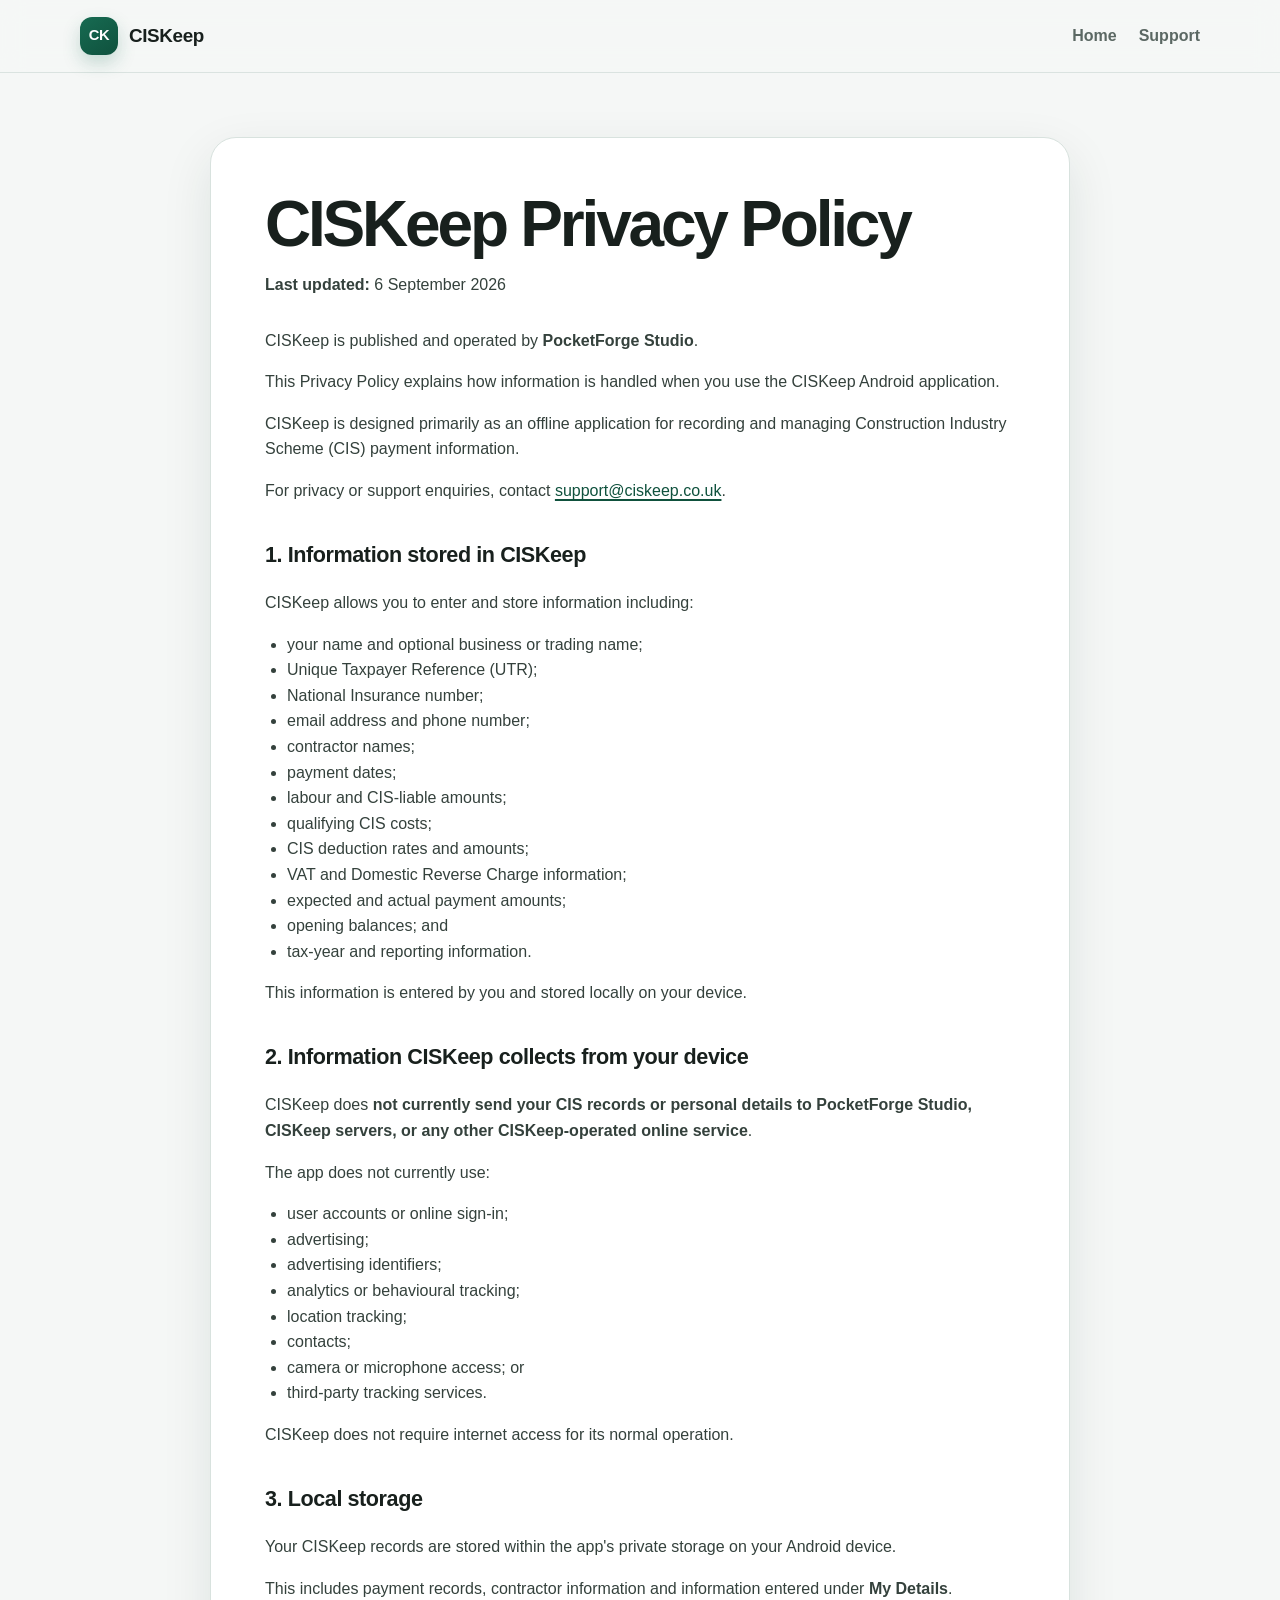
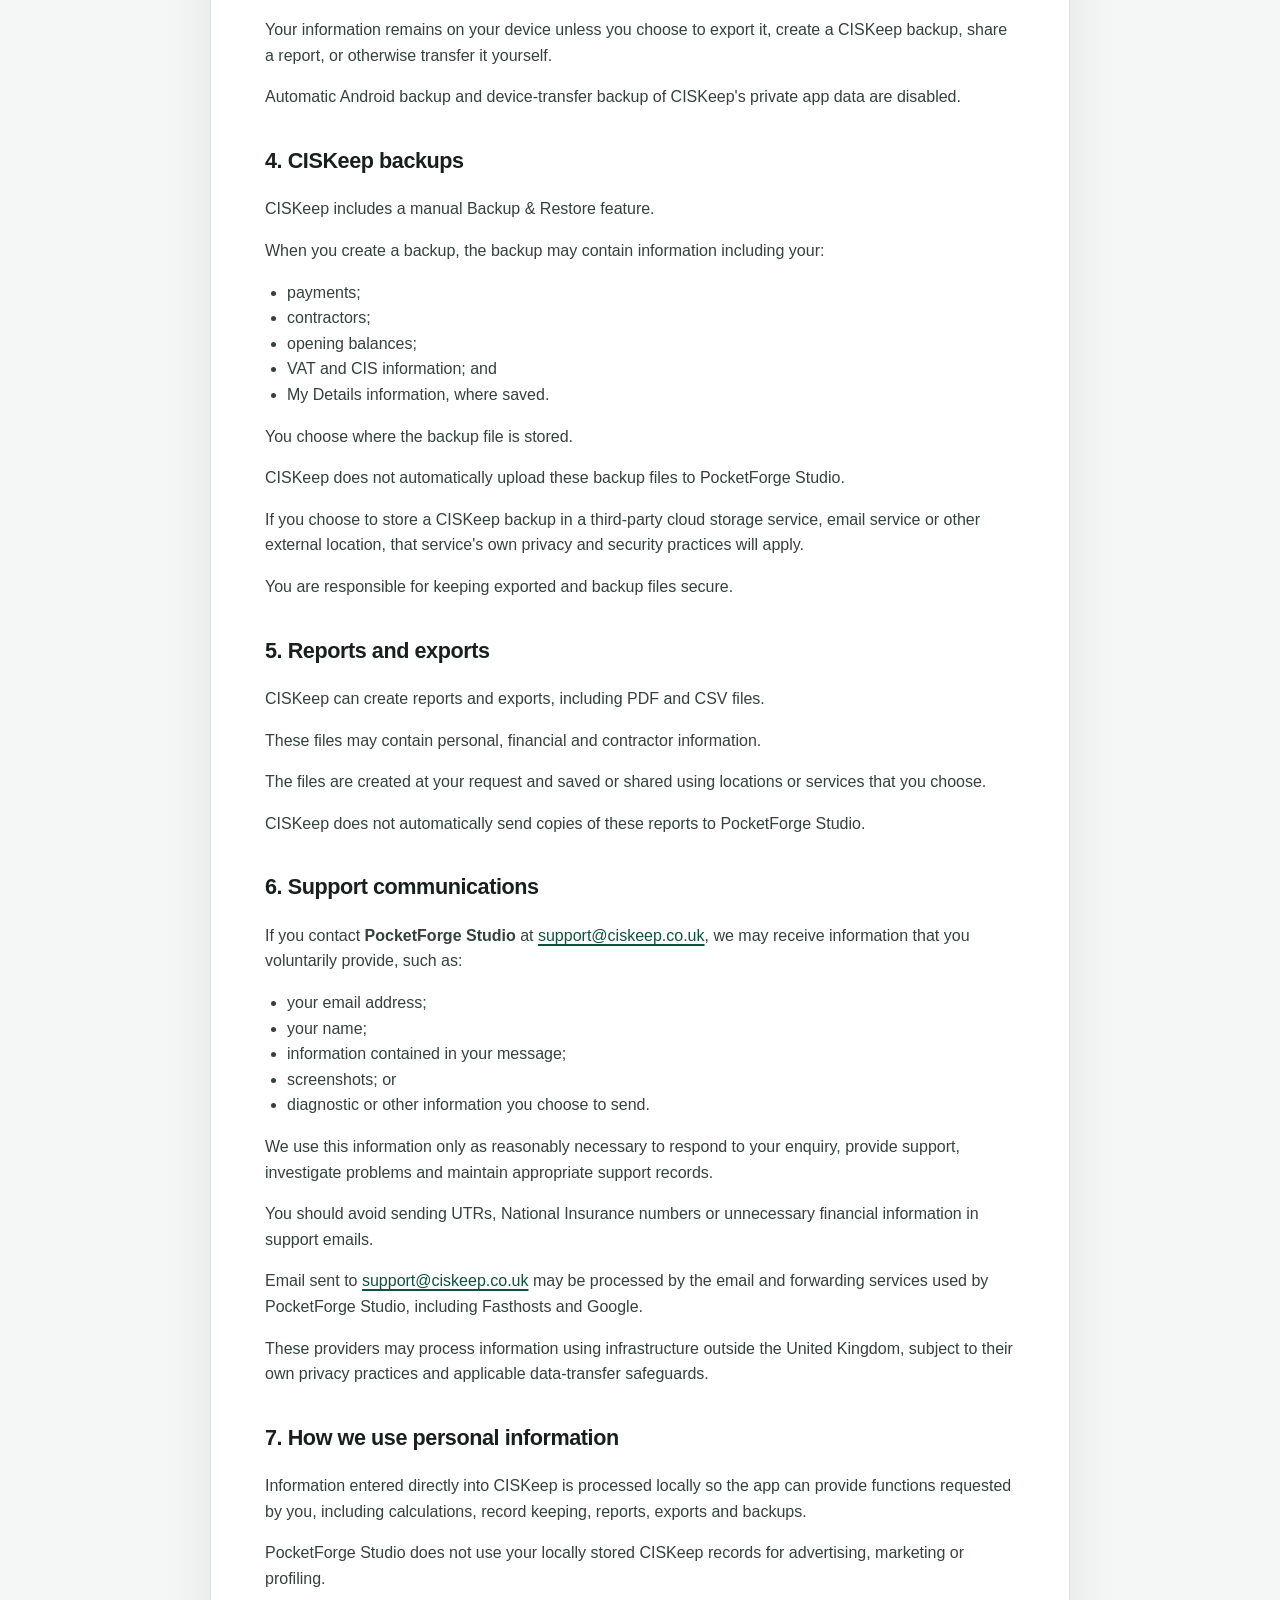
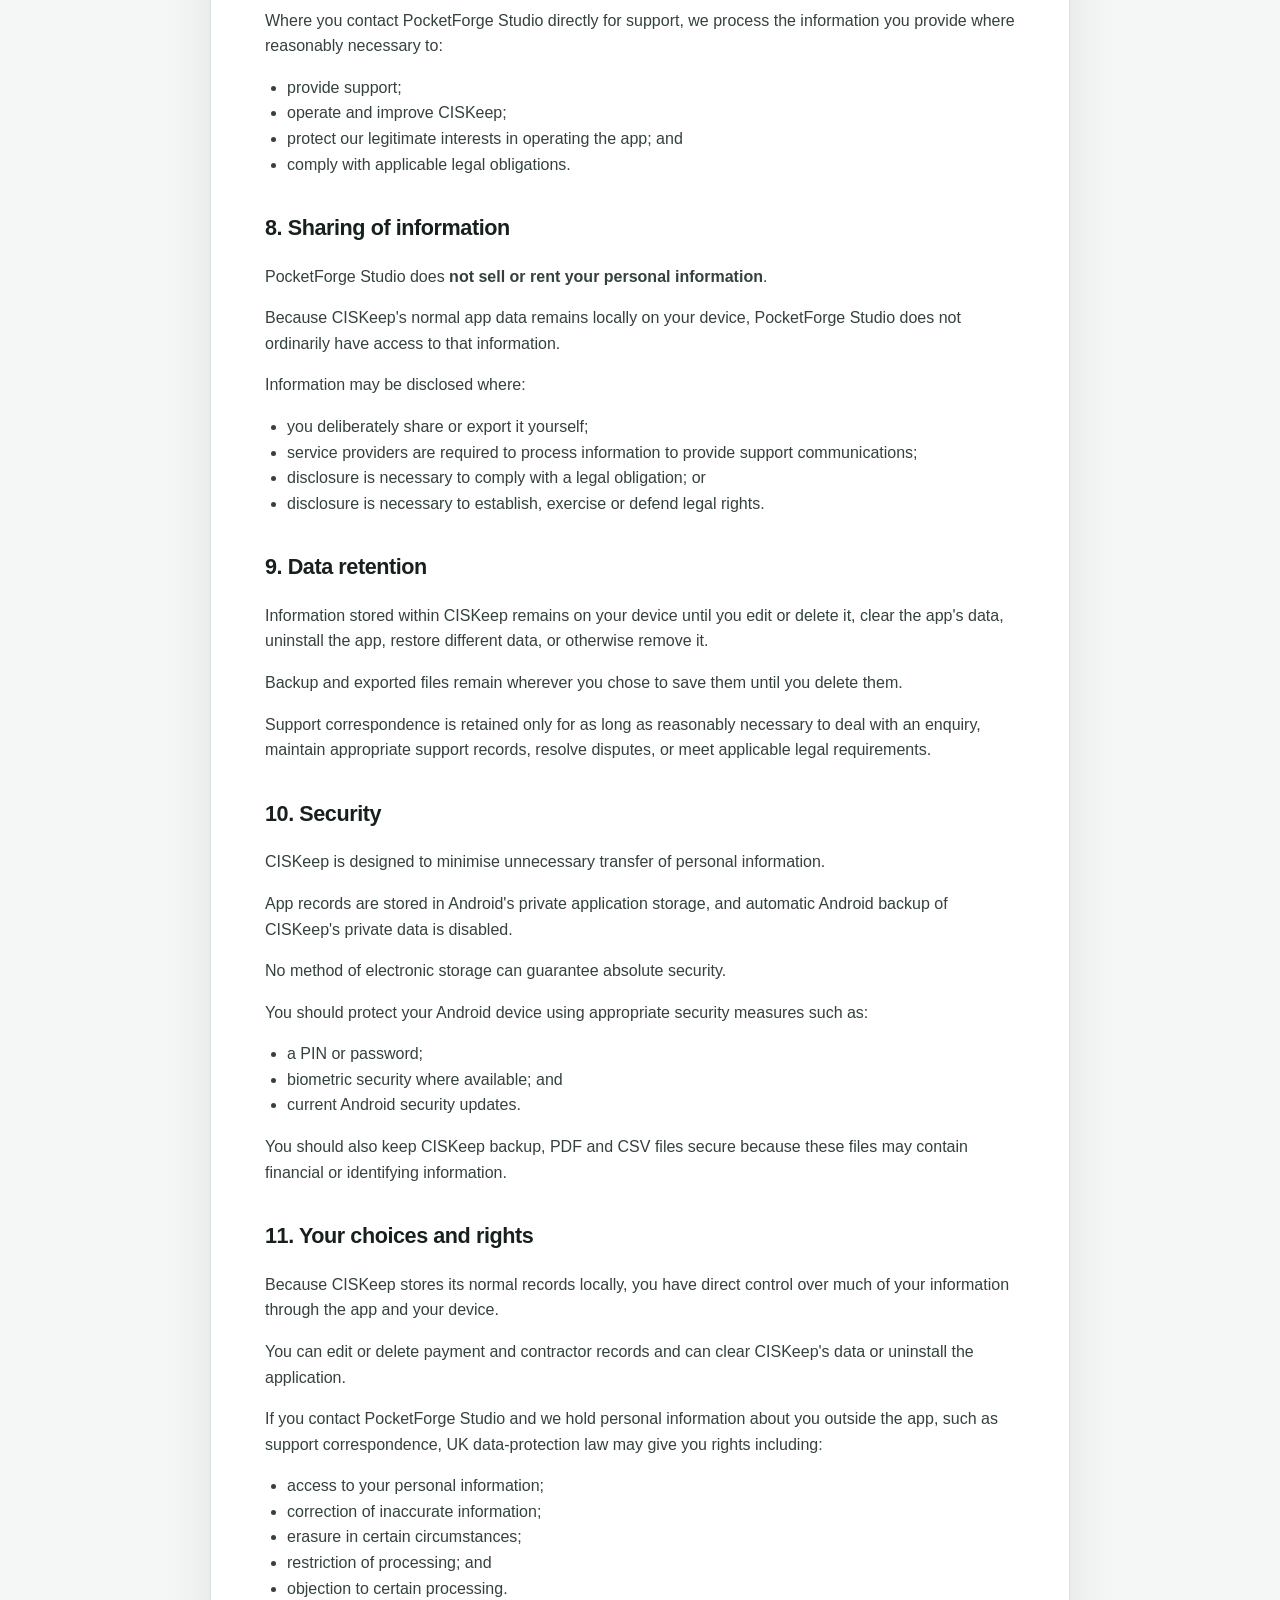
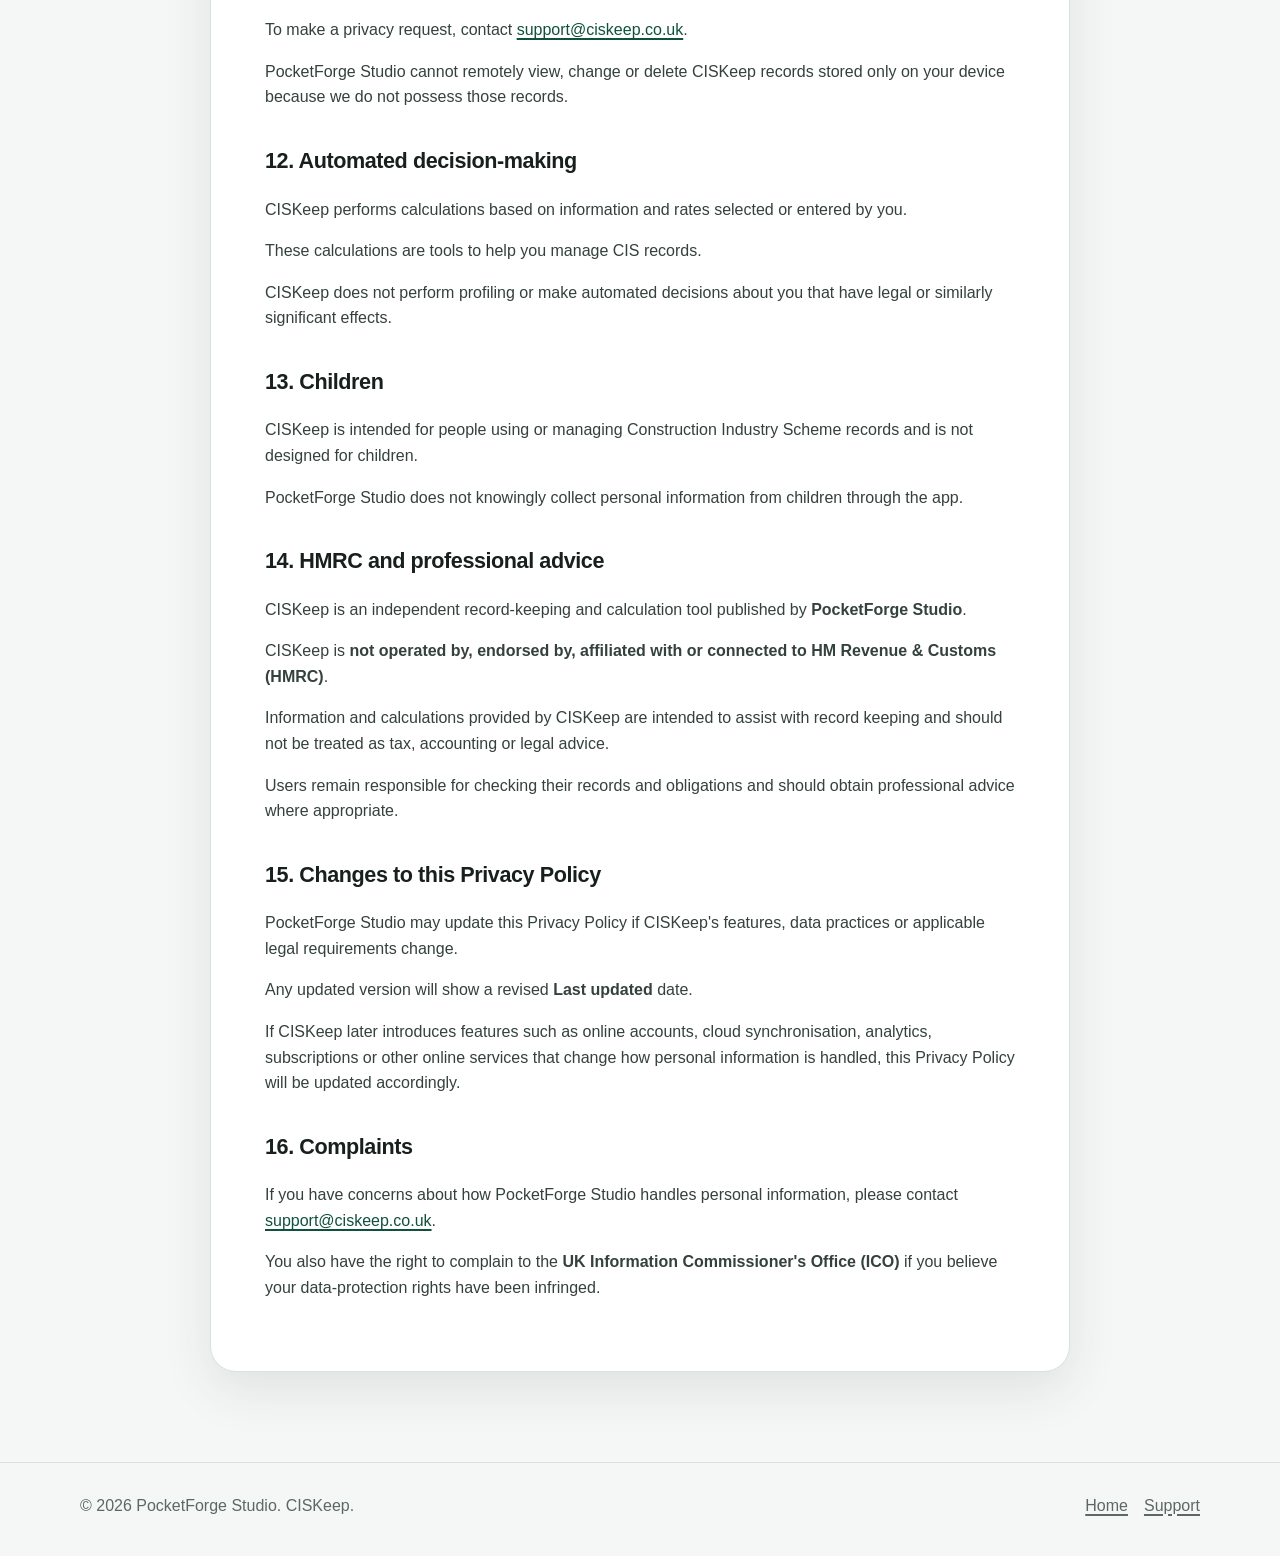
==== privacy/index.html @ 6d3090b4 "Add CISKeep privacy policy" ====
<!DOCTYPE html>
<html lang="en-GB">
<head>
  <meta charset="utf-8">
  <meta name="viewport" content="width=device-width, initial-scale=1">
  <meta name="description" content="CISKeep Privacy Policy — how PocketForge Studio handles information when you use CISKeep.">
  <title>CISKeep Privacy Policy</title>
  <link rel="stylesheet" href="../styles.css">
</head>
<body>
  <header class="site-header">
    <div class="container nav">
      <a class="brand" href="../">
        <span class="brand-mark">CK</span>
        <span>CISKeep</span>
      </a>
      <nav class="nav-links" aria-label="Primary navigation">
        <a href="../">Home</a>
        <a href="mailto:support@ciskeep.co.uk">Support</a>
      </nav>
    </div>
  </header>

  <main class="legal-page">
    <div class="container">
      <article class="legal-shell">
        <h1>CISKeep Privacy Policy</h1>
        <p class="meta"><strong>Last updated:</strong> 6 September 2026</p>

        <p>CISKeep is published and operated by <strong>PocketForge Studio</strong>.</p>
        <p>This Privacy Policy explains how information is handled when you use the CISKeep Android application.</p>
        <p>CISKeep is designed primarily as an offline application for recording and managing Construction Industry Scheme (CIS) payment information.</p>
        <p>For privacy or support enquiries, contact <a href="mailto:support@ciskeep.co.uk">support@ciskeep.co.uk</a>.</p>

        <h2>1. Information stored in CISKeep</h2>
        <p>CISKeep allows you to enter and store information including:</p>
        <ul>
          <li>your name and optional business or trading name;</li>
          <li>Unique Taxpayer Reference (UTR);</li>
          <li>National Insurance number;</li>
          <li>email address and phone number;</li>
          <li>contractor names;</li>
          <li>payment dates;</li>
          <li>labour and CIS-liable amounts;</li>
          <li>qualifying CIS costs;</li>
          <li>CIS deduction rates and amounts;</li>
          <li>VAT and Domestic Reverse Charge information;</li>
          <li>expected and actual payment amounts;</li>
          <li>opening balances; and</li>
          <li>tax-year and reporting information.</li>
        </ul>
        <p>This information is entered by you and stored locally on your device.</p>

        <h2>2. Information CISKeep collects from your device</h2>
        <p>CISKeep does <strong>not currently send your CIS records or personal details to PocketForge Studio, CISKeep servers, or any other CISKeep-operated online service</strong>.</p>
        <p>The app does not currently use:</p>
        <ul>
          <li>user accounts or online sign-in;</li>
          <li>advertising;</li>
          <li>advertising identifiers;</li>
          <li>analytics or behavioural tracking;</li>
          <li>location tracking;</li>
          <li>contacts;</li>
          <li>camera or microphone access; or</li>
          <li>third-party tracking services.</li>
        </ul>
        <p>CISKeep does not require internet access for its normal operation.</p>

        <h2>3. Local storage</h2>
        <p>Your CISKeep records are stored within the app's private storage on your Android device.</p>
        <p>This includes payment records, contractor information and information entered under <strong>My Details</strong>.</p>
        <p>Your information remains on your device unless you choose to export it, create a CISKeep backup, share a report, or otherwise transfer it yourself.</p>
        <p>Automatic Android backup and device-transfer backup of CISKeep's private app data are disabled.</p>

        <h2>4. CISKeep backups</h2>
        <p>CISKeep includes a manual Backup &amp; Restore feature.</p>
        <p>When you create a backup, the backup may contain information including your:</p>
        <ul>
          <li>payments;</li>
          <li>contractors;</li>
          <li>opening balances;</li>
          <li>VAT and CIS information; and</li>
          <li>My Details information, where saved.</li>
        </ul>
        <p>You choose where the backup file is stored.</p>
        <p>CISKeep does not automatically upload these backup files to PocketForge Studio.</p>
        <p>If you choose to store a CISKeep backup in a third-party cloud storage service, email service or other external location, that service's own privacy and security practices will apply.</p>
        <p>You are responsible for keeping exported and backup files secure.</p>

        <h2>5. Reports and exports</h2>
        <p>CISKeep can create reports and exports, including PDF and CSV files.</p>
        <p>These files may contain personal, financial and contractor information.</p>
        <p>The files are created at your request and saved or shared using locations or services that you choose.</p>
        <p>CISKeep does not automatically send copies of these reports to PocketForge Studio.</p>

        <h2>6. Support communications</h2>
        <p>If you contact <strong>PocketForge Studio</strong> at <a href="mailto:support@ciskeep.co.uk">support@ciskeep.co.uk</a>, we may receive information that you voluntarily provide, such as:</p>
        <ul>
          <li>your email address;</li>
          <li>your name;</li>
          <li>information contained in your message;</li>
          <li>screenshots; or</li>
          <li>diagnostic or other information you choose to send.</li>
        </ul>
        <p>We use this information only as reasonably necessary to respond to your enquiry, provide support, investigate problems and maintain appropriate support records.</p>
        <p>You should avoid sending UTRs, National Insurance numbers or unnecessary financial information in support emails.</p>
        <p>Email sent to <a href="mailto:support@ciskeep.co.uk">support@ciskeep.co.uk</a> may be processed by the email and forwarding services used by PocketForge Studio, including Fasthosts and Google.</p>
        <p>These providers may process information using infrastructure outside the United Kingdom, subject to their own privacy practices and applicable data-transfer safeguards.</p>

        <h2>7. How we use personal information</h2>
        <p>Information entered directly into CISKeep is processed locally so the app can provide functions requested by you, including calculations, record keeping, reports, exports and backups.</p>
        <p>PocketForge Studio does not use your locally stored CISKeep records for advertising, marketing or profiling.</p>
        <p>Where you contact PocketForge Studio directly for support, we process the information you provide where reasonably necessary to:</p>
        <ul>
          <li>provide support;</li>
          <li>operate and improve CISKeep;</li>
          <li>protect our legitimate interests in operating the app; and</li>
          <li>comply with applicable legal obligations.</li>
        </ul>

        <h2>8. Sharing of information</h2>
        <p>PocketForge Studio does <strong>not sell or rent your personal information</strong>.</p>
        <p>Because CISKeep's normal app data remains locally on your device, PocketForge Studio does not ordinarily have access to that information.</p>
        <p>Information may be disclosed where:</p>
        <ul>
          <li>you deliberately share or export it yourself;</li>
          <li>service providers are required to process information to provide support communications;</li>
          <li>disclosure is necessary to comply with a legal obligation; or</li>
          <li>disclosure is necessary to establish, exercise or defend legal rights.</li>
        </ul>

        <h2>9. Data retention</h2>
        <p>Information stored within CISKeep remains on your device until you edit or delete it, clear the app's data, uninstall the app, restore different data, or otherwise remove it.</p>
        <p>Backup and exported files remain wherever you chose to save them until you delete them.</p>
        <p>Support correspondence is retained only for as long as reasonably necessary to deal with an enquiry, maintain appropriate support records, resolve disputes, or meet applicable legal requirements.</p>

        <h2>10. Security</h2>
        <p>CISKeep is designed to minimise unnecessary transfer of personal information.</p>
        <p>App records are stored in Android's private application storage, and automatic Android backup of CISKeep's private data is disabled.</p>
        <p>No method of electronic storage can guarantee absolute security.</p>
        <p>You should protect your Android device using appropriate security measures such as:</p>
        <ul>
          <li>a PIN or password;</li>
          <li>biometric security where available; and</li>
          <li>current Android security updates.</li>
        </ul>
        <p>You should also keep CISKeep backup, PDF and CSV files secure because these files may contain financial or identifying information.</p>

        <h2>11. Your choices and rights</h2>
        <p>Because CISKeep stores its normal records locally, you have direct control over much of your information through the app and your device.</p>
        <p>You can edit or delete payment and contractor records and can clear CISKeep's data or uninstall the application.</p>
        <p>If you contact PocketForge Studio and we hold personal information about you outside the app, such as support correspondence, UK data-protection law may give you rights including:</p>
        <ul>
          <li>access to your personal information;</li>
          <li>correction of inaccurate information;</li>
          <li>erasure in certain circumstances;</li>
          <li>restriction of processing; and</li>
          <li>objection to certain processing.</li>
        </ul>
        <p>To make a privacy request, contact <a href="mailto:support@ciskeep.co.uk">support@ciskeep.co.uk</a>.</p>
        <p>PocketForge Studio cannot remotely view, change or delete CISKeep records stored only on your device because we do not possess those records.</p>

        <h2>12. Automated decision-making</h2>
        <p>CISKeep performs calculations based on information and rates selected or entered by you.</p>
        <p>These calculations are tools to help you manage CIS records.</p>
        <p>CISKeep does not perform profiling or make automated decisions about you that have legal or similarly significant effects.</p>

        <h2>13. Children</h2>
        <p>CISKeep is intended for people using or managing Construction Industry Scheme records and is not designed for children.</p>
        <p>PocketForge Studio does not knowingly collect personal information from children through the app.</p>

        <h2>14. HMRC and professional advice</h2>
        <p>CISKeep is an independent record-keeping and calculation tool published by <strong>PocketForge Studio</strong>.</p>
        <p>CISKeep is <strong>not operated by, endorsed by, affiliated with or connected to HM Revenue &amp; Customs (HMRC)</strong>.</p>
        <p>Information and calculations provided by CISKeep are intended to assist with record keeping and should not be treated as tax, accounting or legal advice.</p>
        <p>Users remain responsible for checking their records and obligations and should obtain professional advice where appropriate.</p>

        <h2>15. Changes to this Privacy Policy</h2>
        <p>PocketForge Studio may update this Privacy Policy if CISKeep's features, data practices or applicable legal requirements change.</p>
        <p>Any updated version will show a revised <strong>Last updated</strong> date.</p>
        <p>If CISKeep later introduces features such as online accounts, cloud synchronisation, analytics, subscriptions or other online services that change how personal information is handled, this Privacy Policy will be updated accordingly.</p>

        <h2>16. Complaints</h2>
        <p>If you have concerns about how PocketForge Studio handles personal information, please contact <a href="mailto:support@ciskeep.co.uk">support@ciskeep.co.uk</a>.</p>
        <p>You also have the right to complain to the <strong>UK Information Commissioner's Office (ICO)</strong> if you believe your data-protection rights have been infringed.</p>
      </article>
    </div>
  </main>

  <footer class="site-footer">
    <div class="container footer-row">
      <div>© 2026 PocketForge Studio. CISKeep.</div>
      <div class="footer-links">
        <a href="../">Home</a>
        <a href="mailto:support@ciskeep.co.uk">Support</a>
      </div>
    </div>
  </footer>
</body>
</html>
---- styles.css ----
:root {
  --bg: #f5f7f6;
  --surface: #ffffff;
  --surface-soft: #edf3f0;
  --text: #18201d;
  --muted: #5b6863;
  --brand: #176b52;
  --brand-dark: #0f513d;
  --border: #d8e2de;
  --shadow: 0 18px 50px rgba(20, 48, 39, 0.10);
  --radius: 22px;
}

* {
  box-sizing: border-box;
}

html {
  scroll-behavior: smooth;
}

body {
  margin: 0;
  font-family: -apple-system, BlinkMacSystemFont, "Segoe UI", Roboto, Helvetica, Arial, sans-serif;
  color: var(--text);
  background: var(--bg);
  line-height: 1.6;
}

a {
  color: var(--brand-dark);
  text-decoration-thickness: 1.5px;
  text-underline-offset: 3px;
}

a:hover {
  color: var(--brand);
}

.container {
  width: min(1120px, calc(100% - 40px));
  margin: 0 auto;
}

.site-header {
  position: sticky;
  top: 0;
  z-index: 20;
  backdrop-filter: blur(12px);
  background: rgba(245, 247, 246, 0.88);
  border-bottom: 1px solid rgba(216, 226, 222, 0.9);
}

.nav {
  min-height: 72px;
  display: flex;
  align-items: center;
  justify-content: space-between;
  gap: 20px;
}

.brand {
  display: inline-flex;
  align-items: center;
  gap: 11px;
  color: var(--text);
  font-size: 1.18rem;
  font-weight: 800;
  text-decoration: none;
  letter-spacing: -0.02em;
}

.brand-mark {
  width: 38px;
  height: 38px;
  border-radius: 12px;
  display: grid;
  place-items: center;
  color: white;
  background: linear-gradient(145deg, var(--brand), var(--brand-dark));
  box-shadow: 0 8px 18px rgba(23, 107, 82, 0.22);
  font-size: 0.92rem;
  font-weight: 900;
}

.nav-links {
  display: flex;
  align-items: center;
  gap: 22px;
}

.nav-links a {
  color: var(--muted);
  text-decoration: none;
  font-weight: 650;
}

.nav-links a:hover {
  color: var(--brand-dark);
}

.hero {
  padding: 88px 0 70px;
}

.hero-grid {
  display: grid;
  grid-template-columns: 1.2fr 0.8fr;
  align-items: center;
  gap: 48px;
}

.eyebrow {
  display: inline-flex;
  align-items: center;
  gap: 8px;
  padding: 7px 12px;
  border-radius: 999px;
  background: var(--surface-soft);
  color: var(--brand-dark);
  font-weight: 750;
  font-size: 0.88rem;
  border: 1px solid var(--border);
}

.hero h1 {
  margin: 20px 0 18px;
  max-width: 760px;
  font-size: clamp(2.6rem, 6vw, 5.1rem);
  line-height: 0.98;
  letter-spacing: -0.055em;
}

.hero .lead {
  max-width: 690px;
  margin: 0;
  color: var(--muted);
  font-size: clamp(1.05rem, 2vw, 1.25rem);
}

.actions {
  display: flex;
  flex-wrap: wrap;
  gap: 12px;
  margin-top: 28px;
}

.button {
  display: inline-flex;
  align-items: center;
  justify-content: center;
  min-height: 48px;
  padding: 0 18px;
  border-radius: 14px;
  font-weight: 750;
  text-decoration: none;
  border: 1px solid transparent;
}

.button-primary {
  background: var(--brand-dark);
  color: #fff;
  box-shadow: 0 10px 24px rgba(15, 81, 61, 0.22);
}

.button-primary:hover {
  color: #fff;
  background: var(--brand);
}

.button-secondary {
  background: var(--surface);
  color: var(--text);
  border-color: var(--border);
}

.product-card {
  border-radius: 32px;
  padding: 28px;
  color: white;
  background: linear-gradient(155deg, #1a765a, #0e4434);
  box-shadow: var(--shadow);
  min-height: 410px;
  display: flex;
  flex-direction: column;
  justify-content: space-between;
}

.product-card .mini-label {
  opacity: 0.8;
  text-transform: uppercase;
  letter-spacing: 0.12em;
  font-size: 0.76rem;
  font-weight: 800;
}

.product-card .figure {
  font-size: 3.25rem;
  font-weight: 850;
  letter-spacing: -0.05em;
  margin: 8px 0 0;
}

.product-card .card-note {
  opacity: 0.82;
  margin: 4px 0 0;
}

.product-card .rows {
  display: grid;
  gap: 10px;
  margin-top: 28px;
}

.product-card .row {
  display: flex;
  justify-content: space-between;
  gap: 18px;
  padding: 12px 0;
  border-top: 1px solid rgba(255, 255, 255, 0.18);
}

.section {
  padding: 72px 0;
}

.section h2 {
  margin: 0 0 14px;
  font-size: clamp(2rem, 4vw, 3rem);
  letter-spacing: -0.04em;
  line-height: 1.06;
}

.section-intro {
  max-width: 730px;
  color: var(--muted);
  margin: 0 0 34px;
  font-size: 1.05rem;
}

.feature-grid {
  display: grid;
  grid-template-columns: repeat(3, 1fr);
  gap: 18px;
}

.feature-card {
  background: var(--surface);
  border: 1px solid var(--border);
  border-radius: var(--radius);
  padding: 24px;
  box-shadow: 0 10px 28px rgba(20, 48, 39, 0.05);
}

.feature-icon {
  width: 44px;
  height: 44px;
  border-radius: 13px;
  display: grid;
  place-items: center;
  background: var(--surface-soft);
  color: var(--brand-dark);
  font-weight: 900;
  margin-bottom: 17px;
}

.feature-card h3 {
  margin: 0 0 7px;
  font-size: 1.08rem;
}

.feature-card p {
  margin: 0;
  color: var(--muted);
}

.callout {
  background: var(--surface);
  border: 1px solid var(--border);
  border-radius: 28px;
  padding: 34px;
  display: flex;
  align-items: center;
  justify-content: space-between;
  gap: 26px;
  box-shadow: var(--shadow);
}

.callout h2 {
  margin-bottom: 8px;
}

.callout p {
  margin: 0;
  color: var(--muted);
  max-width: 680px;
}

.notice {
  margin-top: 28px;
  padding: 18px 20px;
  border: 1px solid var(--border);
  border-radius: 16px;
  background: var(--surface-soft);
  color: var(--muted);
}

.legal-page {
  padding: 64px 0 90px;
}

.legal-shell {
  max-width: 860px;
  margin: 0 auto;
  background: var(--surface);
  border: 1px solid var(--border);
  border-radius: 26px;
  padding: clamp(24px, 5vw, 54px);
  box-shadow: var(--shadow);
}

.legal-shell h1 {
  margin: 0 0 6px;
  font-size: clamp(2.3rem, 6vw, 4rem);
  letter-spacing: -0.05em;
  line-height: 1;
}

.legal-shell h2 {
  margin-top: 34px;
  font-size: 1.35rem;
  letter-spacing: -0.02em;
}

.legal-shell p,
.legal-shell li {
  color: #34413c;
}

.legal-shell ul {
  padding-left: 22px;
}

.meta {
  color: var(--muted);
  margin-bottom: 30px;
}

.site-footer {
  border-top: 1px solid var(--border);
  padding: 30px 0 38px;
  color: var(--muted);
}

.footer-row {
  display: flex;
  align-items: center;
  justify-content: space-between;
  gap: 20px;
}

.footer-links {
  display: flex;
  flex-wrap: wrap;
  gap: 16px;
}

.footer-links a {
  color: var(--muted);
}

@media (max-width: 860px) {
  .hero-grid {
    grid-template-columns: 1fr;
  }

  .product-card {
    min-height: 330px;
  }

  .feature-grid {
    grid-template-columns: 1fr;
  }

  .callout {
    align-items: flex-start;
    flex-direction: column;
  }
}

@media (max-width: 620px) {
  .container {
    width: min(100% - 28px, 1120px);
  }

  .site-header {
    position: static;
  }

  .nav {
    min-height: 66px;
  }

  .nav-links a:not(:last-child) {
    display: none;
  }

  .hero {
    padding: 58px 0 48px;
  }

  .section {
    padding: 54px 0;
  }

  .footer-row {
    align-items: flex-start;
    flex-direction: column;
  }
}
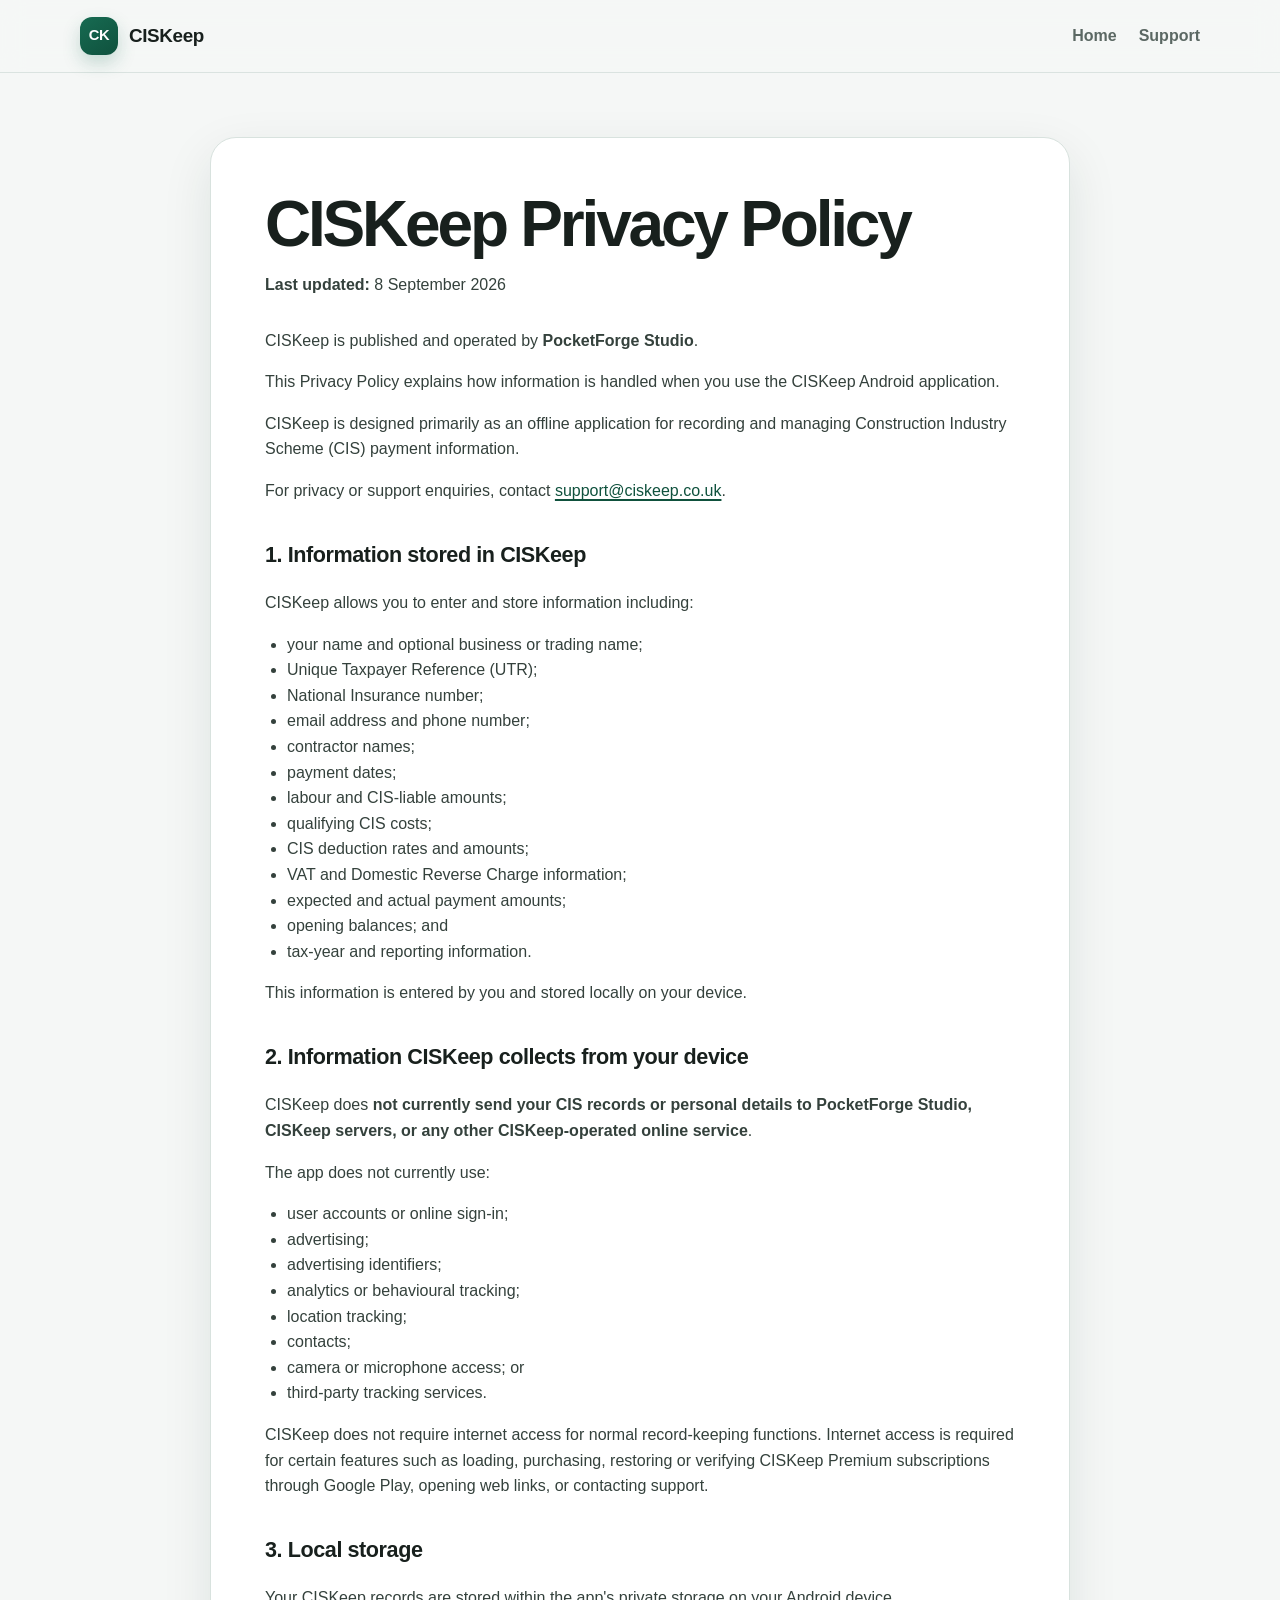
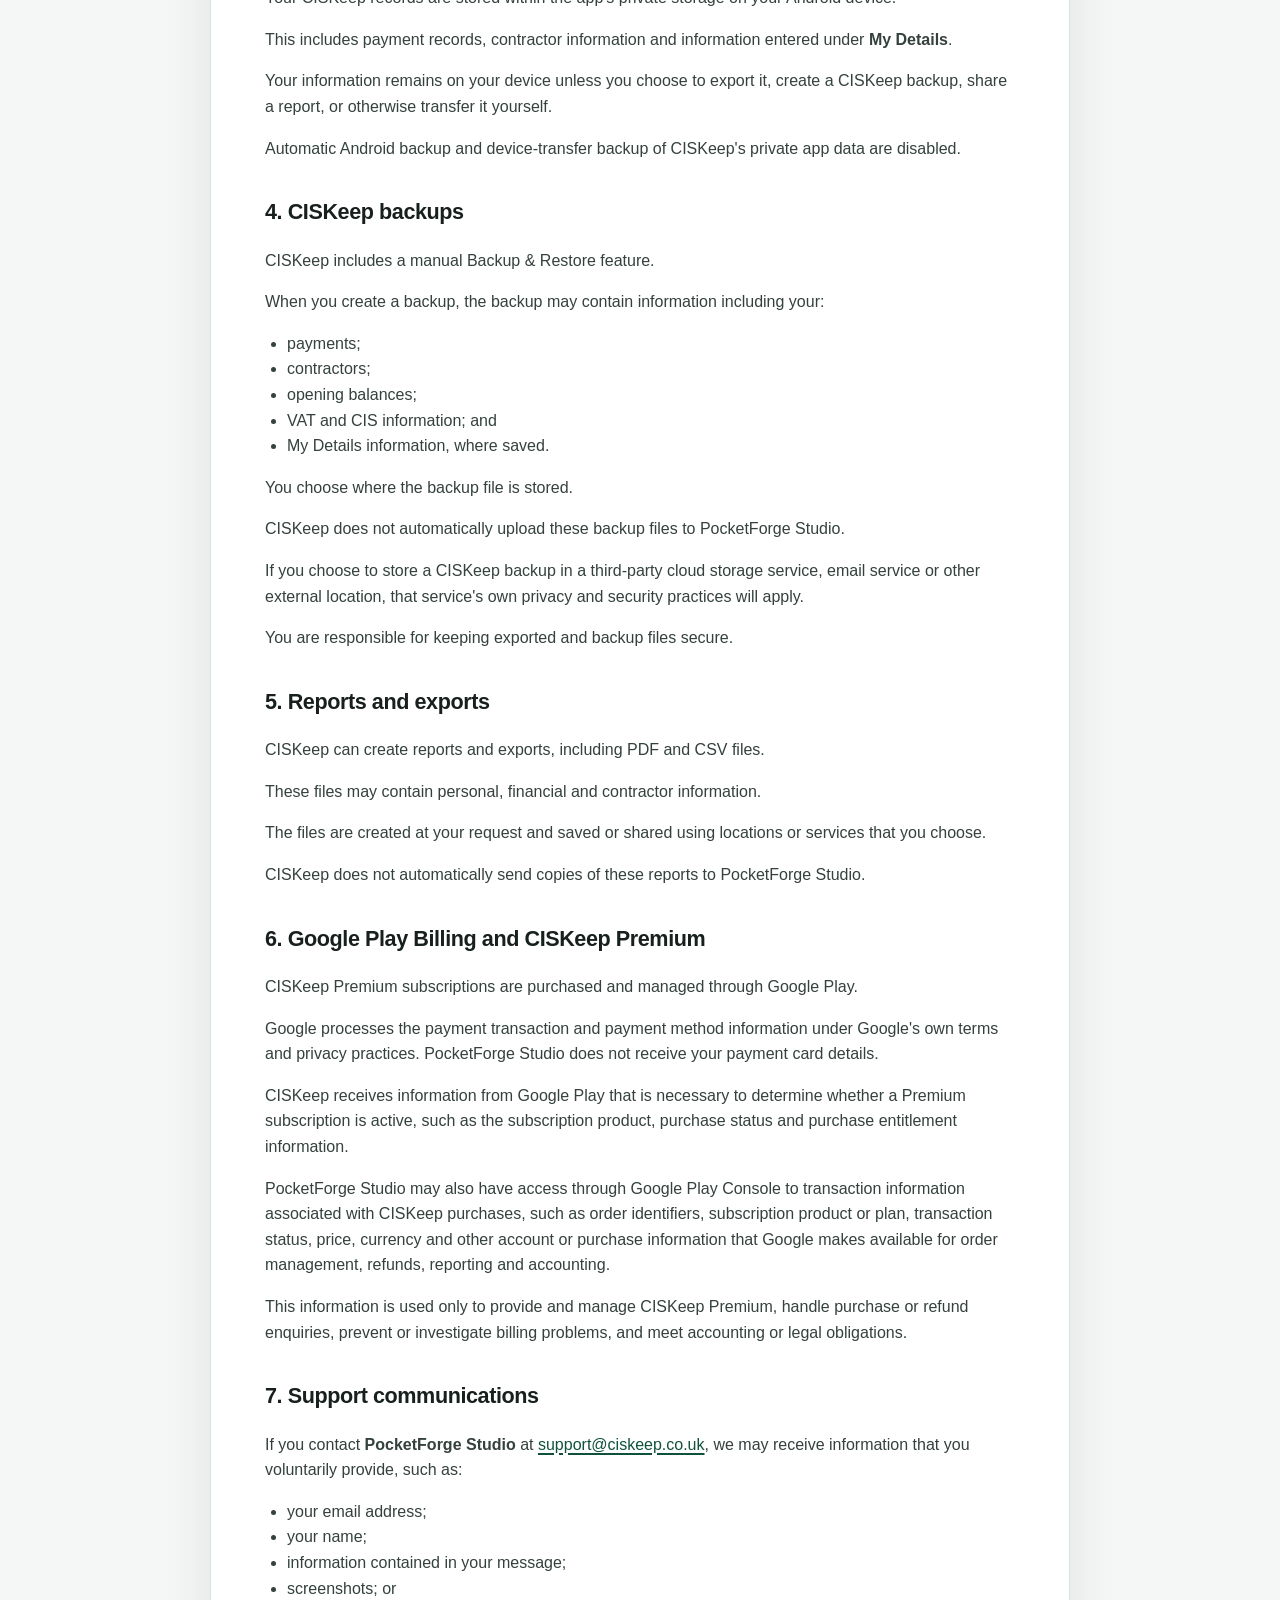
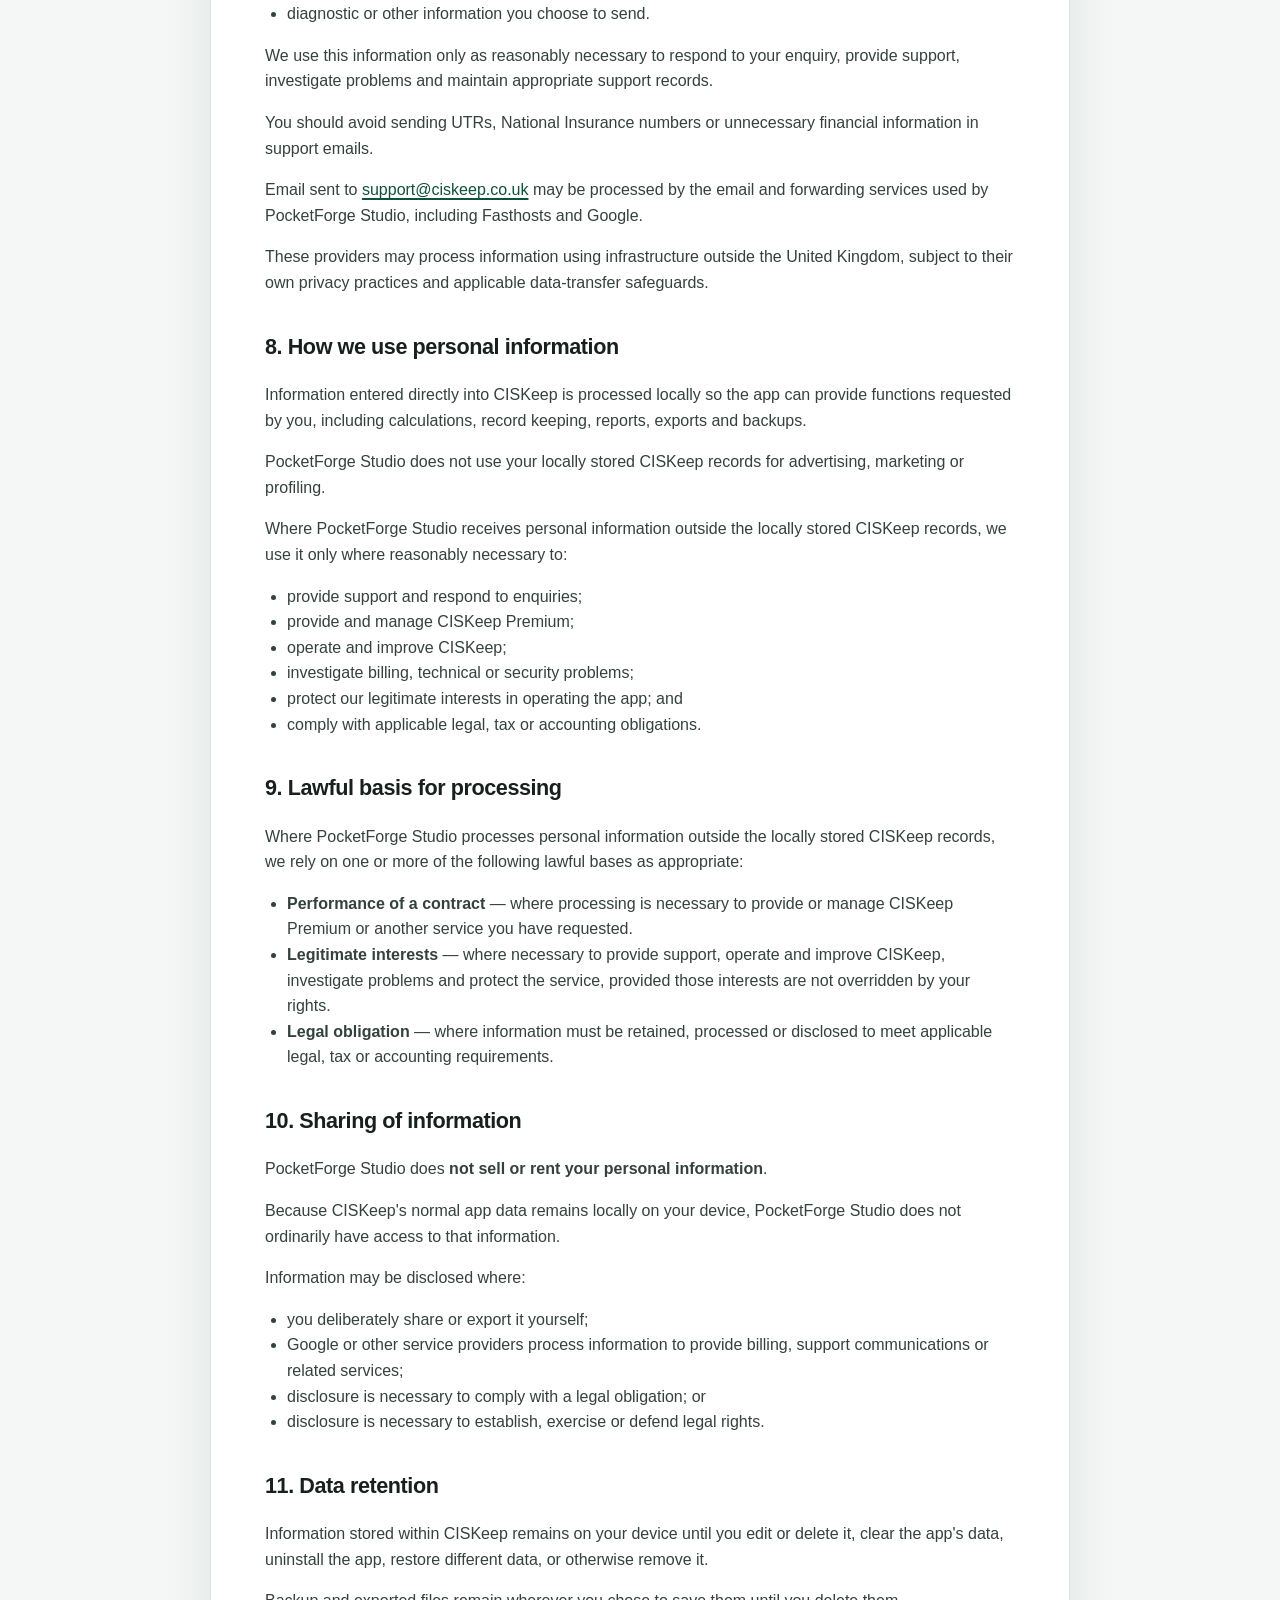
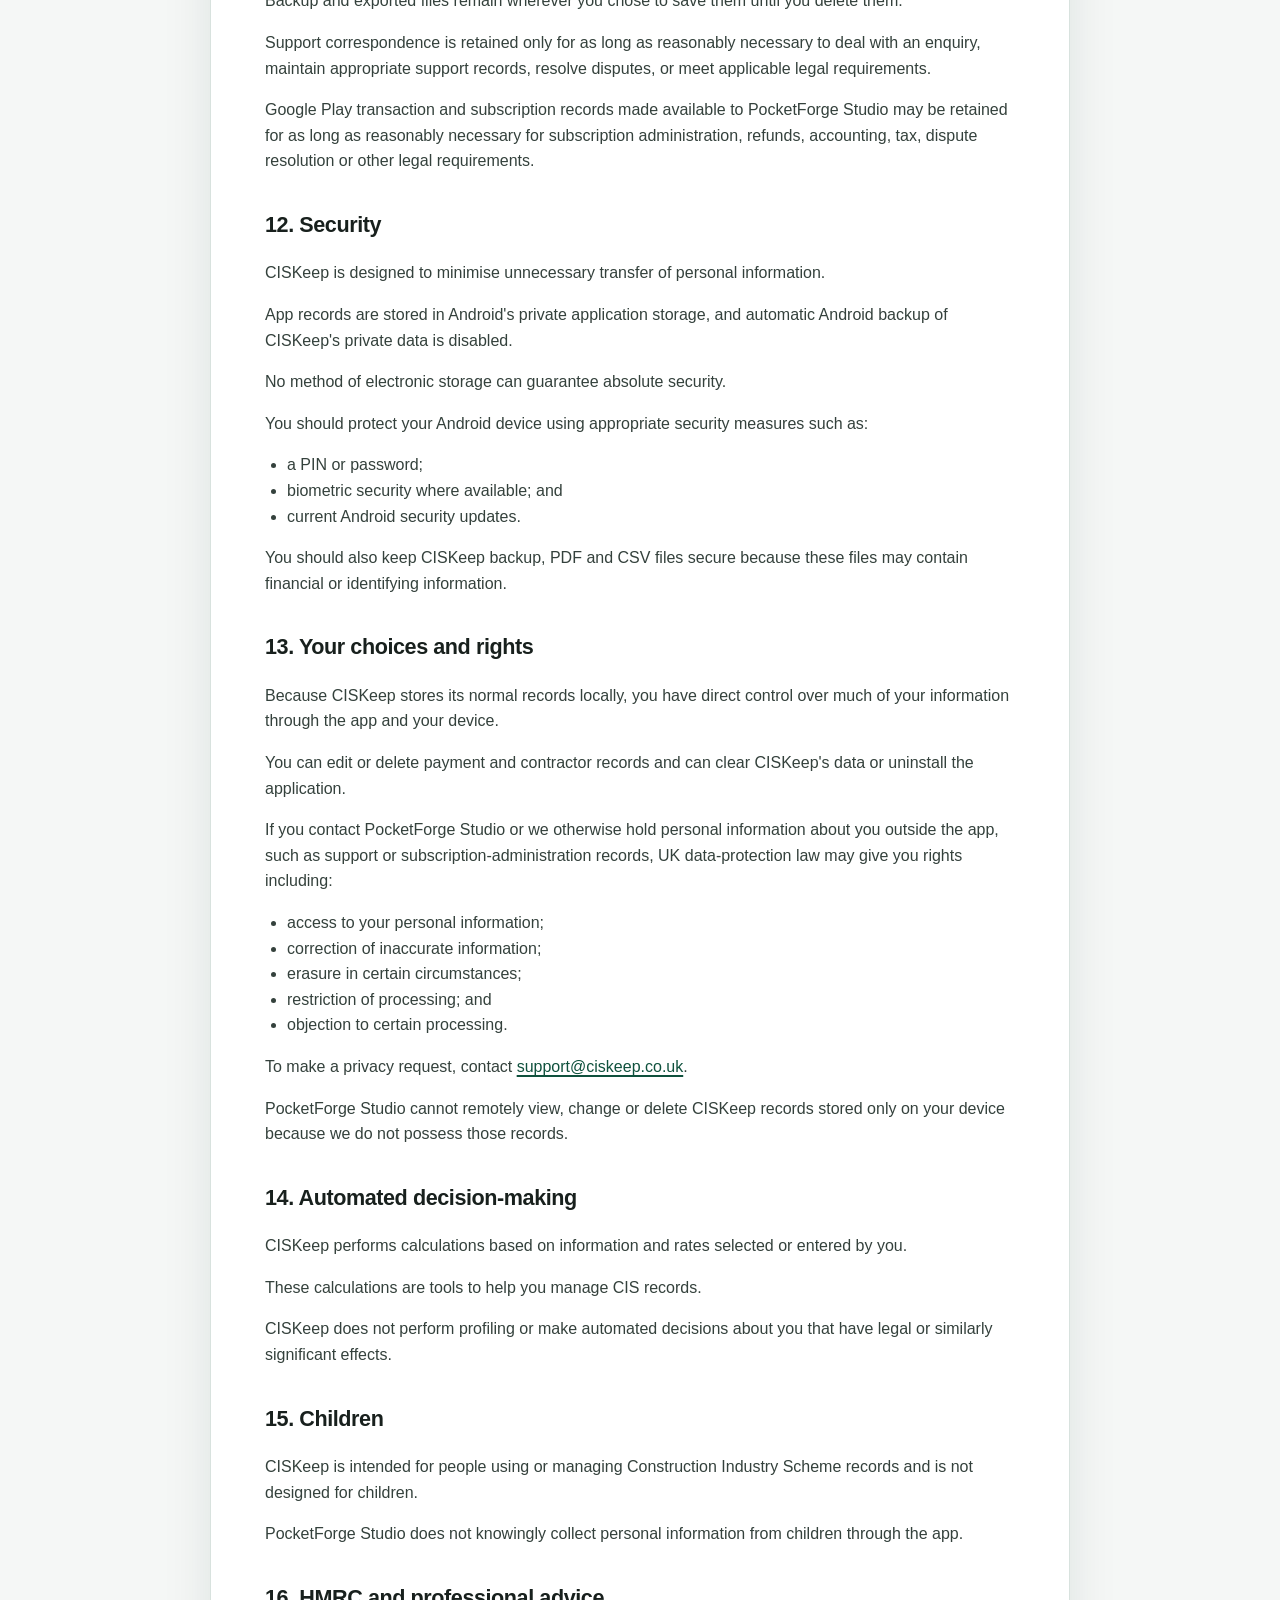
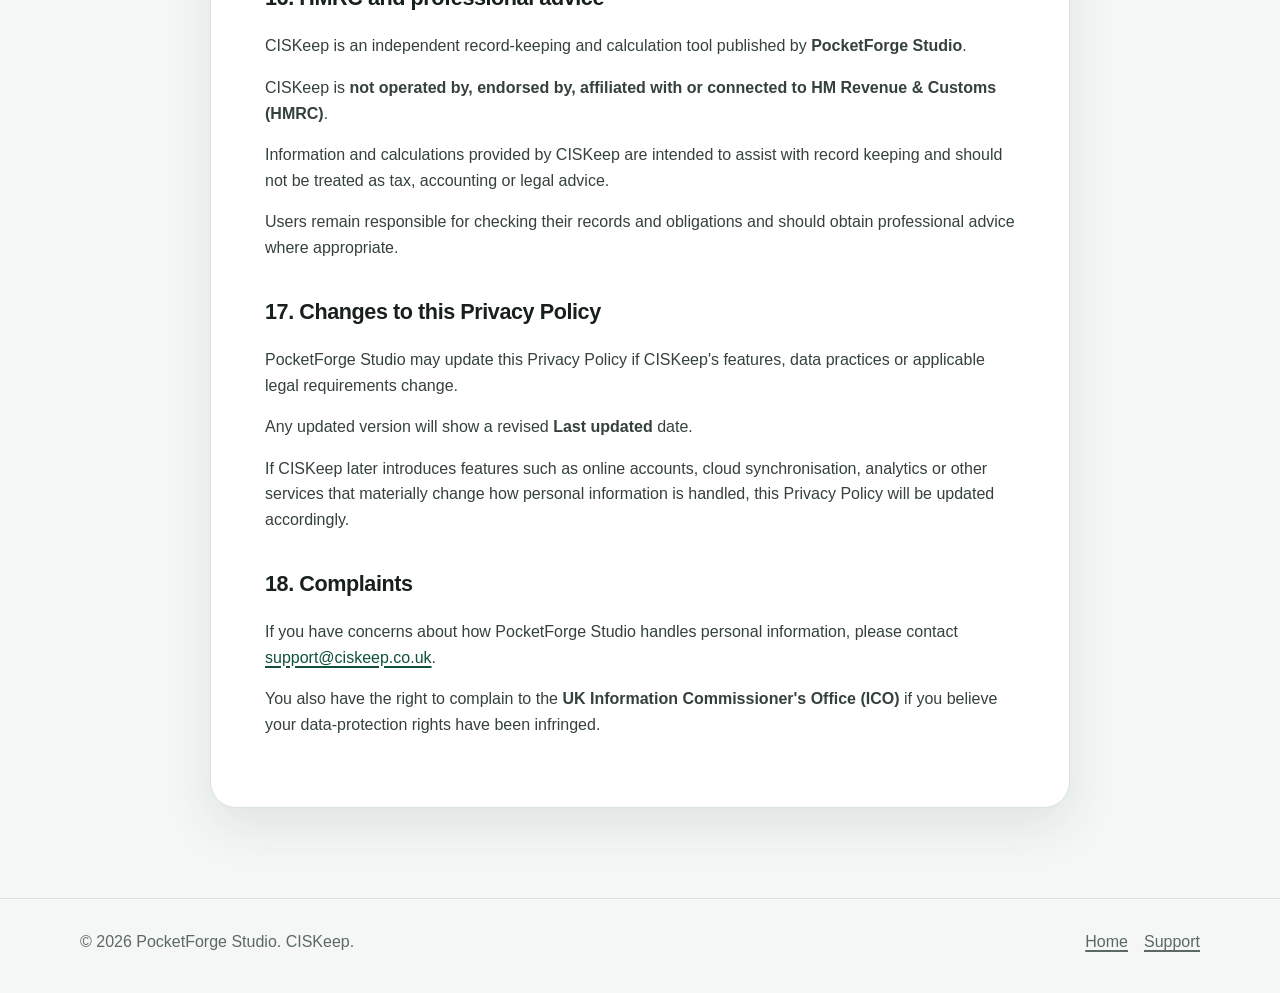
==== commit cbaaf6c0: "Update CISKeep privacy policy for Google Play Premium subscriptions" ====
--- a/privacy/index.html
+++ b/privacy/index.html
@@ -25,7 +25,7 @@
     <div class="container">
       <article class="legal-shell">
         <h1>CISKeep Privacy Policy</h1>
-        <p class="meta"><strong>Last updated:</strong> 6 September 2026</p>
+        <p class="meta"><strong>Last updated:</strong> 8 September 2026</p>
 
         <p>CISKeep is published and operated by <strong>PocketForge Studio</strong>.</p>
         <p>This Privacy Policy explains how information is handled when you use the CISKeep Android application.</p>
@@ -64,7 +64,7 @@
           <li>camera or microphone access; or</li>
           <li>third-party tracking services.</li>
         </ul>
-        <p>CISKeep does not require internet access for its normal operation.</p>
+        <p>CISKeep does not require internet access for normal record-keeping functions. Internet access is required for certain features such as loading, purchasing, restoring or verifying CISKeep Premium subscriptions through Google Play, opening web links, or contacting support.</p>
 
         <h2>3. Local storage</h2>
         <p>Your CISKeep records are stored within the app's private storage on your Android device.</p>
@@ -93,7 +93,14 @@
         <p>The files are created at your request and saved or shared using locations or services that you choose.</p>
         <p>CISKeep does not automatically send copies of these reports to PocketForge Studio.</p>
 
-        <h2>6. Support communications</h2>
+        <h2>6. Google Play Billing and CISKeep Premium</h2>
+        <p>CISKeep Premium subscriptions are purchased and managed through Google Play.</p>
+        <p>Google processes the payment transaction and payment method information under Google's own terms and privacy practices. PocketForge Studio does not receive your payment card details.</p>
+        <p>CISKeep receives information from Google Play that is necessary to determine whether a Premium subscription is active, such as the subscription product, purchase status and purchase entitlement information.</p>
+        <p>PocketForge Studio may also have access through Google Play Console to transaction information associated with CISKeep purchases, such as order identifiers, subscription product or plan, transaction status, price, currency and other account or purchase information that Google makes available for order management, refunds, reporting and accounting.</p>
+        <p>This information is used only to provide and manage CISKeep Premium, handle purchase or refund enquiries, prevent or investigate billing problems, and meet accounting or legal obligations.</p>
+
+        <h2>7. Support communications</h2>
         <p>If you contact <strong>PocketForge Studio</strong> at <a href="mailto:support@ciskeep.co.uk">support@ciskeep.co.uk</a>, we may receive information that you voluntarily provide, such as:</p>
         <ul>
           <li>your email address;</li>
@@ -107,34 +114,45 @@
         <p>Email sent to <a href="mailto:support@ciskeep.co.uk">support@ciskeep.co.uk</a> may be processed by the email and forwarding services used by PocketForge Studio, including Fasthosts and Google.</p>
         <p>These providers may process information using infrastructure outside the United Kingdom, subject to their own privacy practices and applicable data-transfer safeguards.</p>
 
-        <h2>7. How we use personal information</h2>
+        <h2>8. How we use personal information</h2>
         <p>Information entered directly into CISKeep is processed locally so the app can provide functions requested by you, including calculations, record keeping, reports, exports and backups.</p>
         <p>PocketForge Studio does not use your locally stored CISKeep records for advertising, marketing or profiling.</p>
-        <p>Where you contact PocketForge Studio directly for support, we process the information you provide where reasonably necessary to:</p>
-        <ul>
-          <li>provide support;</li>
+        <p>Where PocketForge Studio receives personal information outside the locally stored CISKeep records, we use it only where reasonably necessary to:</p>
+        <ul>
+          <li>provide support and respond to enquiries;</li>
+          <li>provide and manage CISKeep Premium;</li>
           <li>operate and improve CISKeep;</li>
+          <li>investigate billing, technical or security problems;</li>
           <li>protect our legitimate interests in operating the app; and</li>
-          <li>comply with applicable legal obligations.</li>
-        </ul>
-
-        <h2>8. Sharing of information</h2>
+          <li>comply with applicable legal, tax or accounting obligations.</li>
+        </ul>
+
+        <h2>9. Lawful basis for processing</h2>
+        <p>Where PocketForge Studio processes personal information outside the locally stored CISKeep records, we rely on one or more of the following lawful bases as appropriate:</p>
+        <ul>
+          <li><strong>Performance of a contract</strong> — where processing is necessary to provide or manage CISKeep Premium or another service you have requested.</li>
+          <li><strong>Legitimate interests</strong> — where necessary to provide support, operate and improve CISKeep, investigate problems and protect the service, provided those interests are not overridden by your rights.</li>
+          <li><strong>Legal obligation</strong> — where information must be retained, processed or disclosed to meet applicable legal, tax or accounting requirements.</li>
+        </ul>
+
+        <h2>10. Sharing of information</h2>
         <p>PocketForge Studio does <strong>not sell or rent your personal information</strong>.</p>
         <p>Because CISKeep's normal app data remains locally on your device, PocketForge Studio does not ordinarily have access to that information.</p>
         <p>Information may be disclosed where:</p>
         <ul>
           <li>you deliberately share or export it yourself;</li>
-          <li>service providers are required to process information to provide support communications;</li>
+          <li>Google or other service providers process information to provide billing, support communications or related services;</li>
           <li>disclosure is necessary to comply with a legal obligation; or</li>
           <li>disclosure is necessary to establish, exercise or defend legal rights.</li>
         </ul>
 
-        <h2>9. Data retention</h2>
+        <h2>11. Data retention</h2>
         <p>Information stored within CISKeep remains on your device until you edit or delete it, clear the app's data, uninstall the app, restore different data, or otherwise remove it.</p>
         <p>Backup and exported files remain wherever you chose to save them until you delete them.</p>
         <p>Support correspondence is retained only for as long as reasonably necessary to deal with an enquiry, maintain appropriate support records, resolve disputes, or meet applicable legal requirements.</p>
-
-        <h2>10. Security</h2>
+        <p>Google Play transaction and subscription records made available to PocketForge Studio may be retained for as long as reasonably necessary for subscription administration, refunds, accounting, tax, dispute resolution or other legal requirements.</p>
+
+        <h2>12. Security</h2>
         <p>CISKeep is designed to minimise unnecessary transfer of personal information.</p>
         <p>App records are stored in Android's private application storage, and automatic Android backup of CISKeep's private data is disabled.</p>
         <p>No method of electronic storage can guarantee absolute security.</p>
@@ -146,10 +164,10 @@
         </ul>
         <p>You should also keep CISKeep backup, PDF and CSV files secure because these files may contain financial or identifying information.</p>
 
-        <h2>11. Your choices and rights</h2>
+        <h2>13. Your choices and rights</h2>
         <p>Because CISKeep stores its normal records locally, you have direct control over much of your information through the app and your device.</p>
         <p>You can edit or delete payment and contractor records and can clear CISKeep's data or uninstall the application.</p>
-        <p>If you contact PocketForge Studio and we hold personal information about you outside the app, such as support correspondence, UK data-protection law may give you rights including:</p>
+        <p>If you contact PocketForge Studio or we otherwise hold personal information about you outside the app, such as support or subscription-administration records, UK data-protection law may give you rights including:</p>
         <ul>
           <li>access to your personal information;</li>
           <li>correction of inaccurate information;</li>
@@ -160,27 +178,27 @@
         <p>To make a privacy request, contact <a href="mailto:support@ciskeep.co.uk">support@ciskeep.co.uk</a>.</p>
         <p>PocketForge Studio cannot remotely view, change or delete CISKeep records stored only on your device because we do not possess those records.</p>
 
-        <h2>12. Automated decision-making</h2>
+        <h2>14. Automated decision-making</h2>
         <p>CISKeep performs calculations based on information and rates selected or entered by you.</p>
         <p>These calculations are tools to help you manage CIS records.</p>
         <p>CISKeep does not perform profiling or make automated decisions about you that have legal or similarly significant effects.</p>
 
-        <h2>13. Children</h2>
+        <h2>15. Children</h2>
         <p>CISKeep is intended for people using or managing Construction Industry Scheme records and is not designed for children.</p>
         <p>PocketForge Studio does not knowingly collect personal information from children through the app.</p>
 
-        <h2>14. HMRC and professional advice</h2>
+        <h2>16. HMRC and professional advice</h2>
         <p>CISKeep is an independent record-keeping and calculation tool published by <strong>PocketForge Studio</strong>.</p>
         <p>CISKeep is <strong>not operated by, endorsed by, affiliated with or connected to HM Revenue &amp; Customs (HMRC)</strong>.</p>
         <p>Information and calculations provided by CISKeep are intended to assist with record keeping and should not be treated as tax, accounting or legal advice.</p>
         <p>Users remain responsible for checking their records and obligations and should obtain professional advice where appropriate.</p>
 
-        <h2>15. Changes to this Privacy Policy</h2>
+        <h2>17. Changes to this Privacy Policy</h2>
         <p>PocketForge Studio may update this Privacy Policy if CISKeep's features, data practices or applicable legal requirements change.</p>
         <p>Any updated version will show a revised <strong>Last updated</strong> date.</p>
-        <p>If CISKeep later introduces features such as online accounts, cloud synchronisation, analytics, subscriptions or other online services that change how personal information is handled, this Privacy Policy will be updated accordingly.</p>
-
-        <h2>16. Complaints</h2>
+        <p>If CISKeep later introduces features such as online accounts, cloud synchronisation, analytics or other services that materially change how personal information is handled, this Privacy Policy will be updated accordingly.</p>
+
+        <h2>18. Complaints</h2>
         <p>If you have concerns about how PocketForge Studio handles personal information, please contact <a href="mailto:support@ciskeep.co.uk">support@ciskeep.co.uk</a>.</p>
         <p>You also have the right to complain to the <strong>UK Information Commissioner's Office (ICO)</strong> if you believe your data-protection rights have been infringed.</p>
       </article>
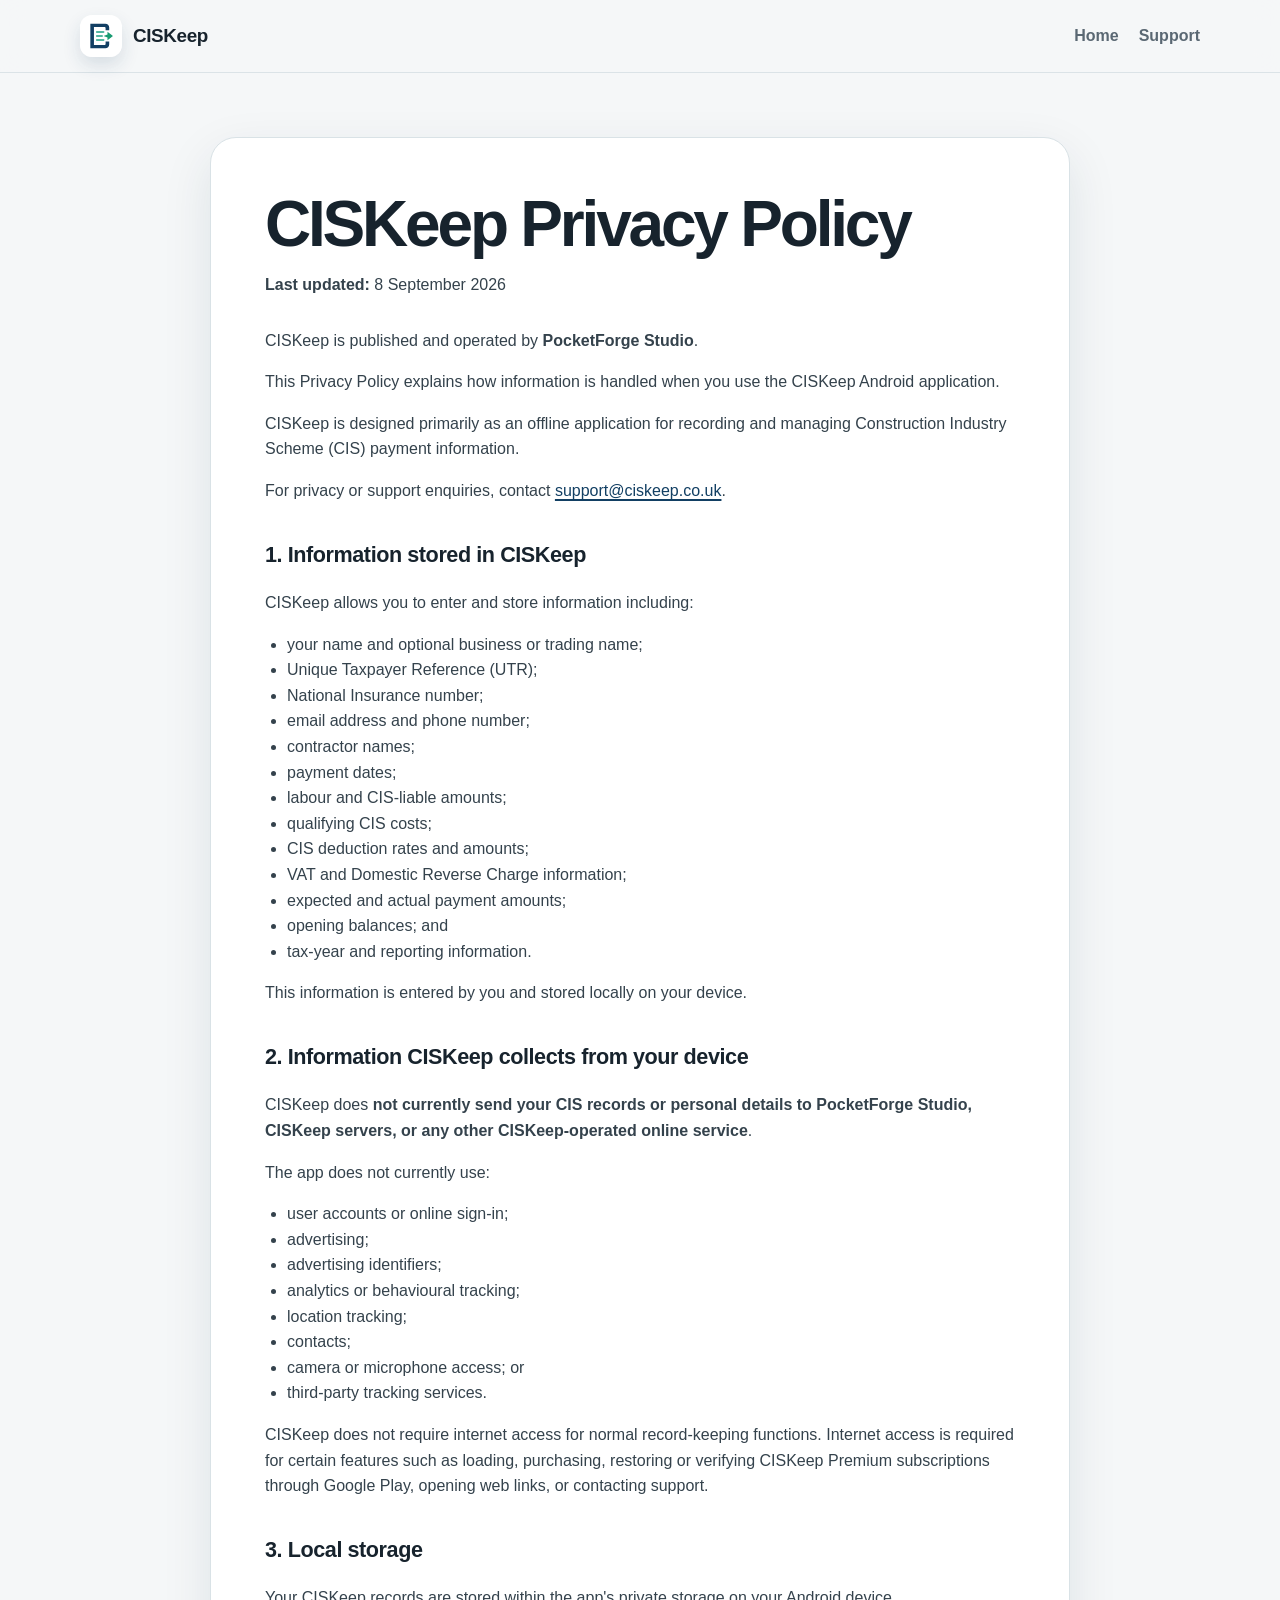
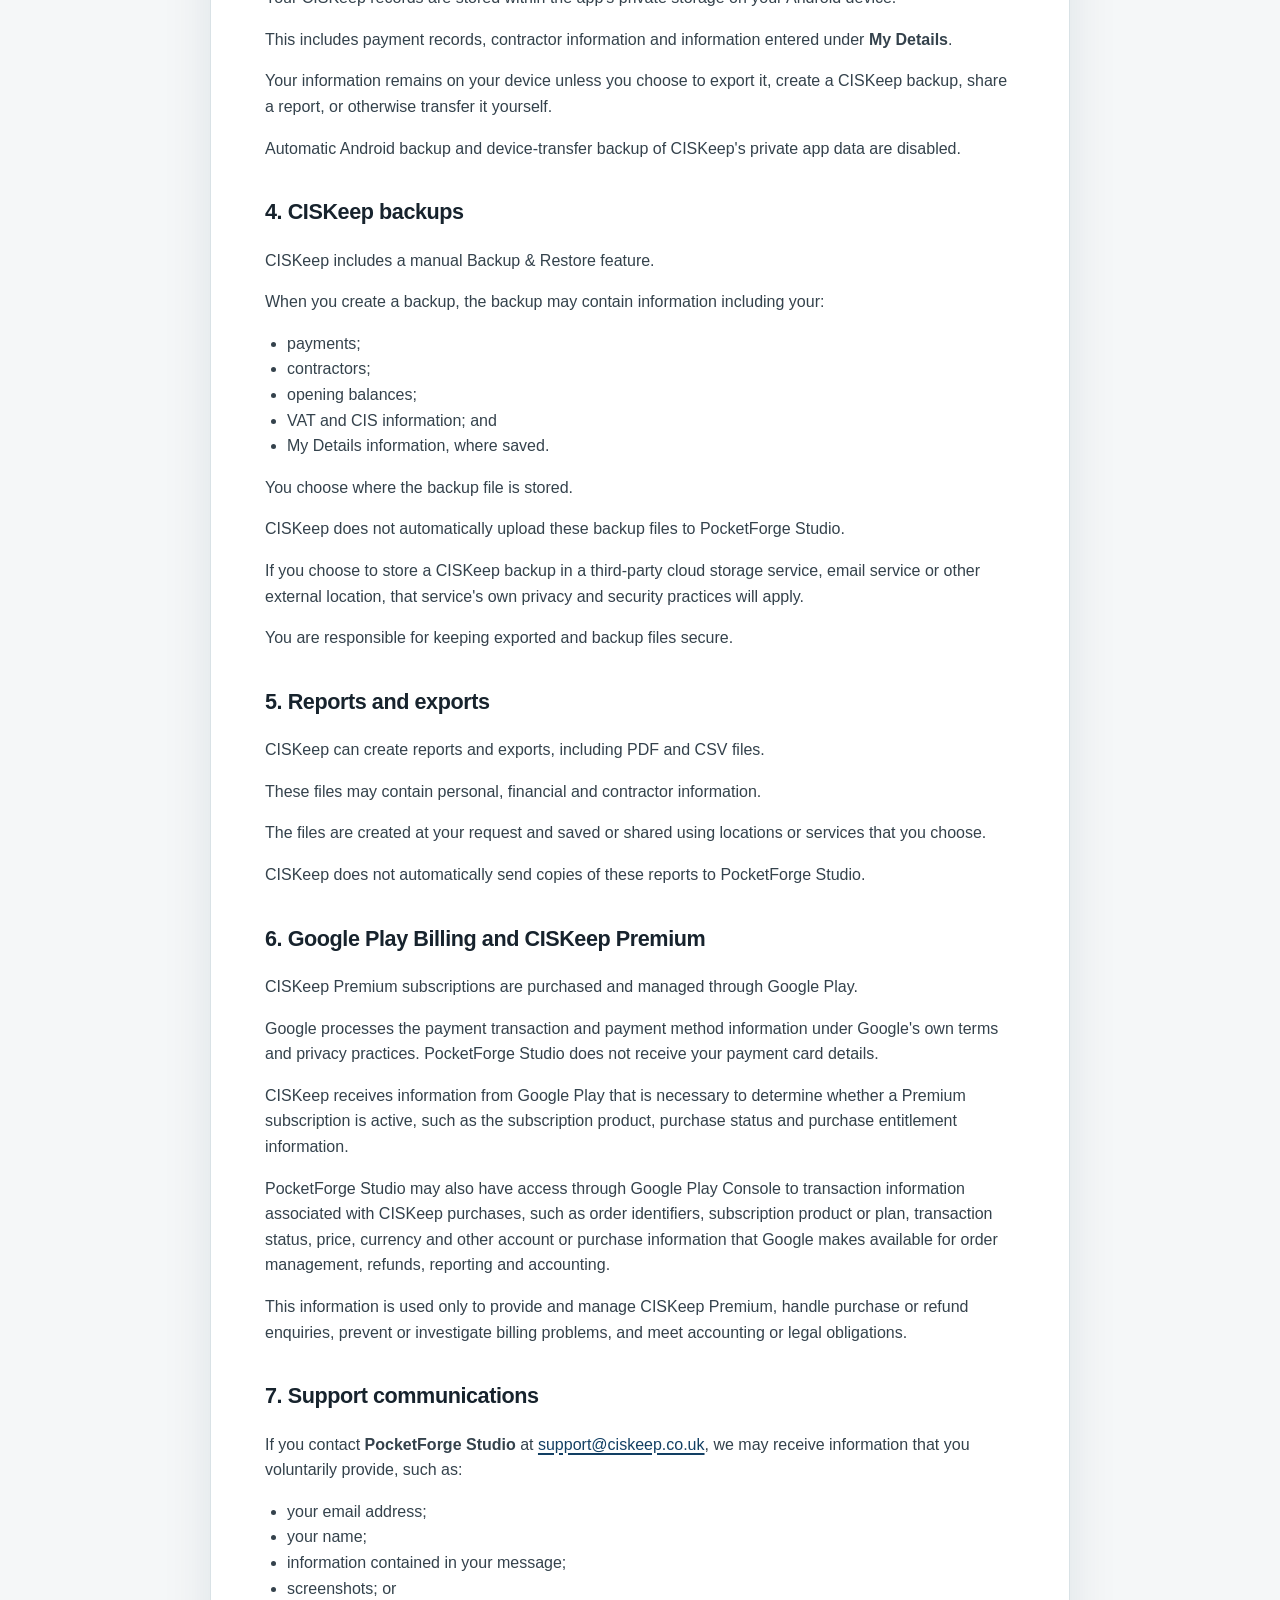
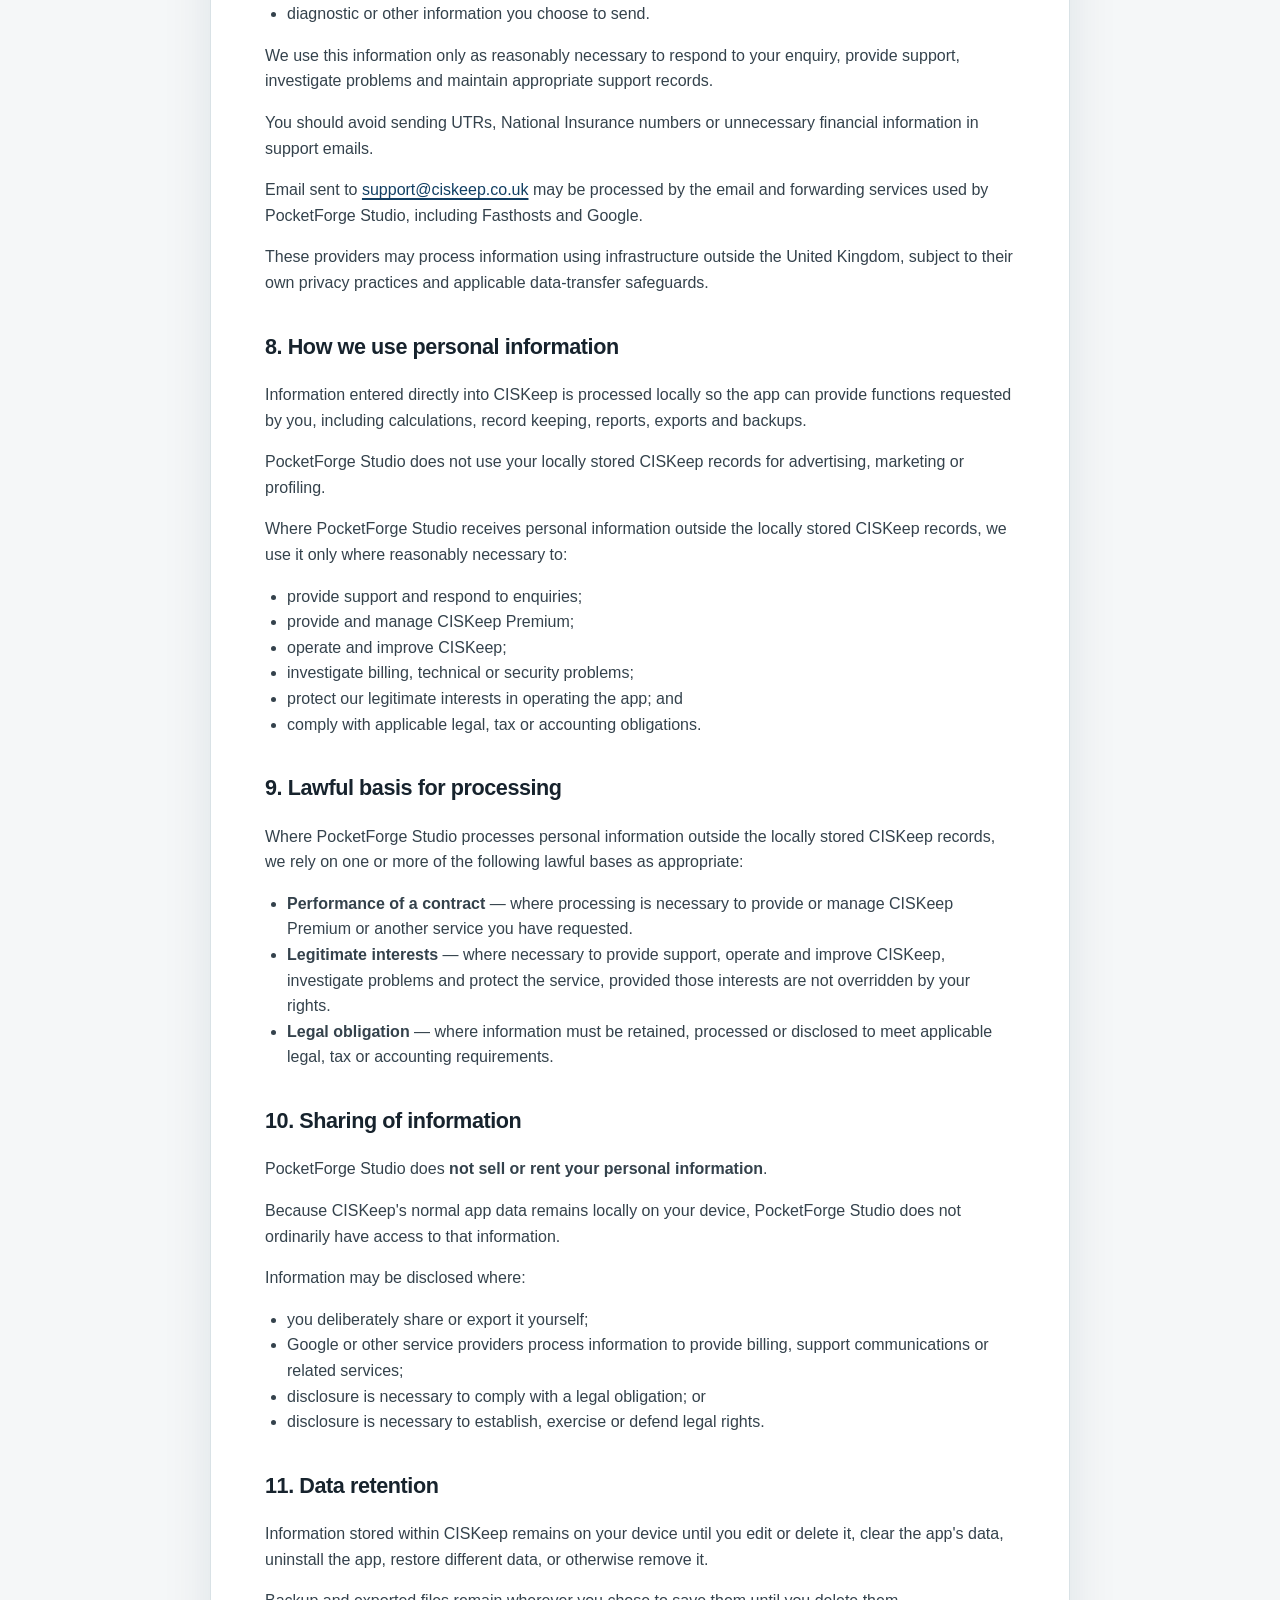
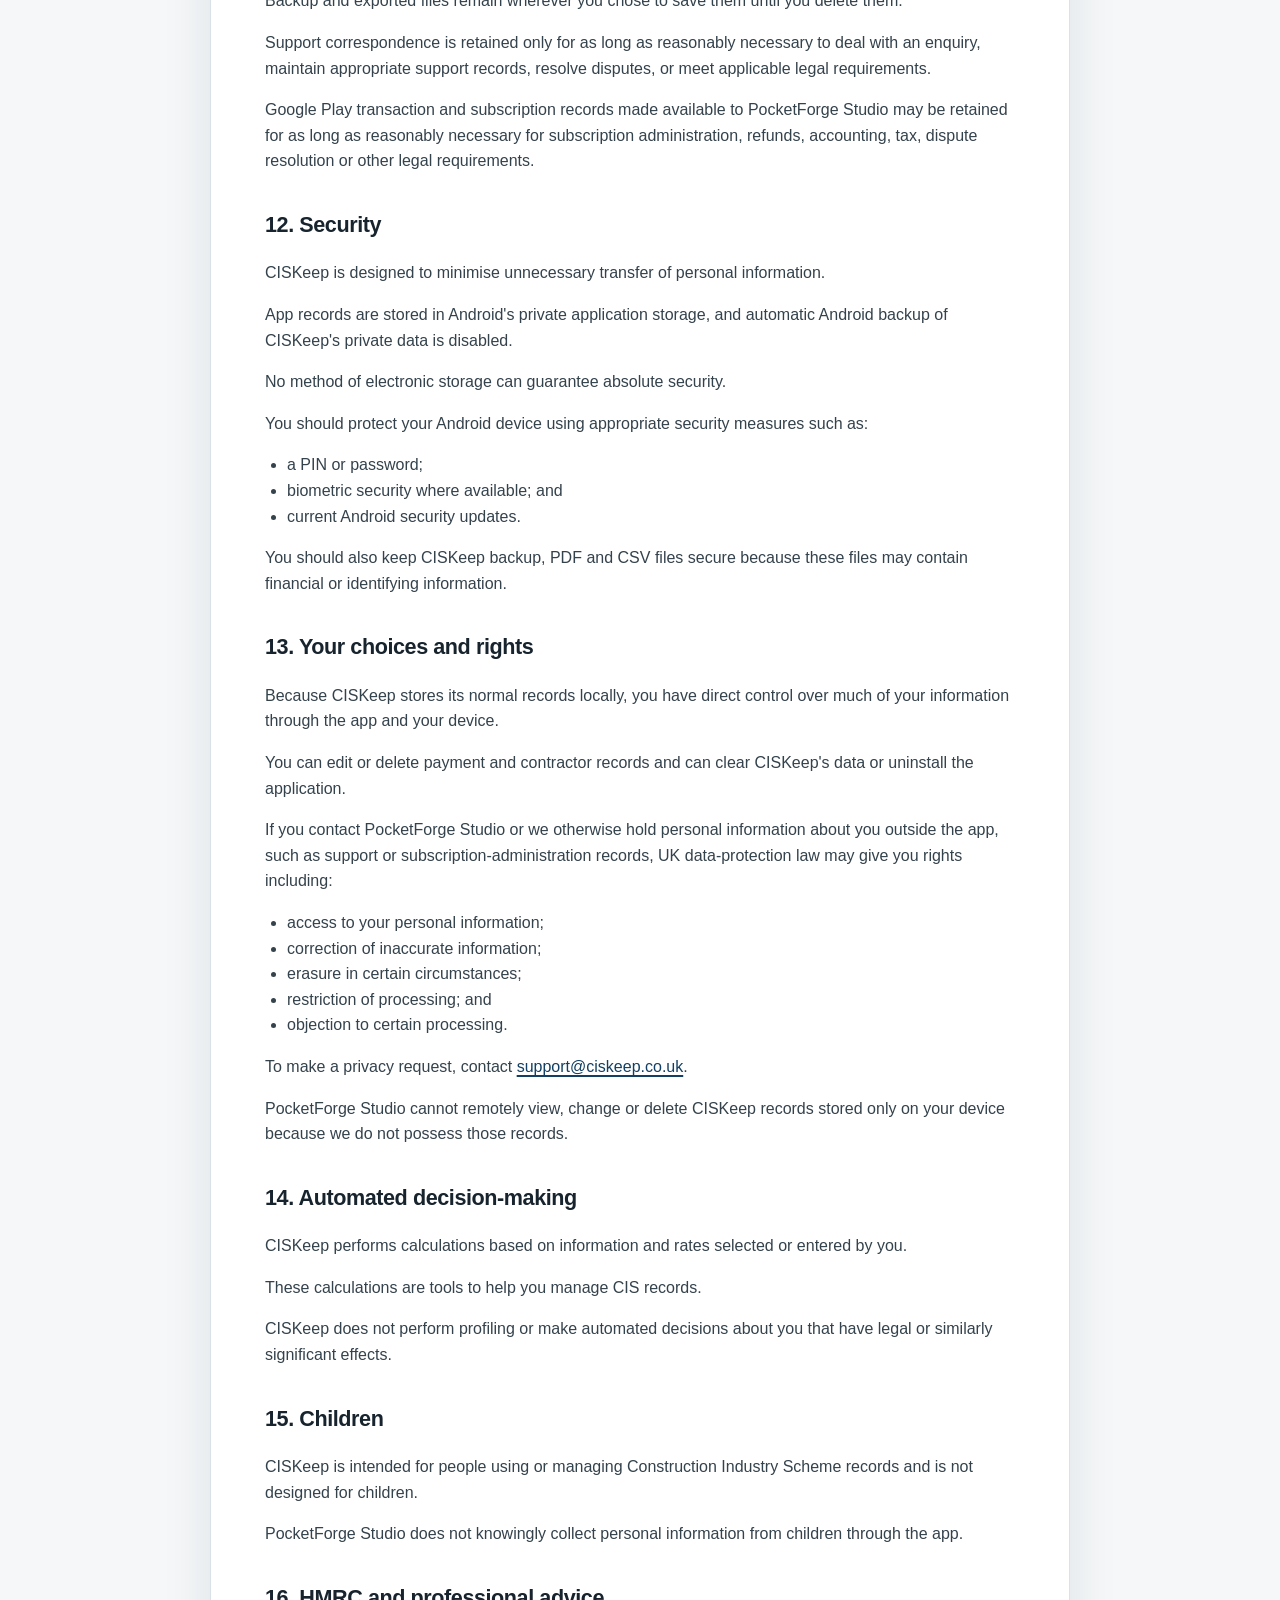
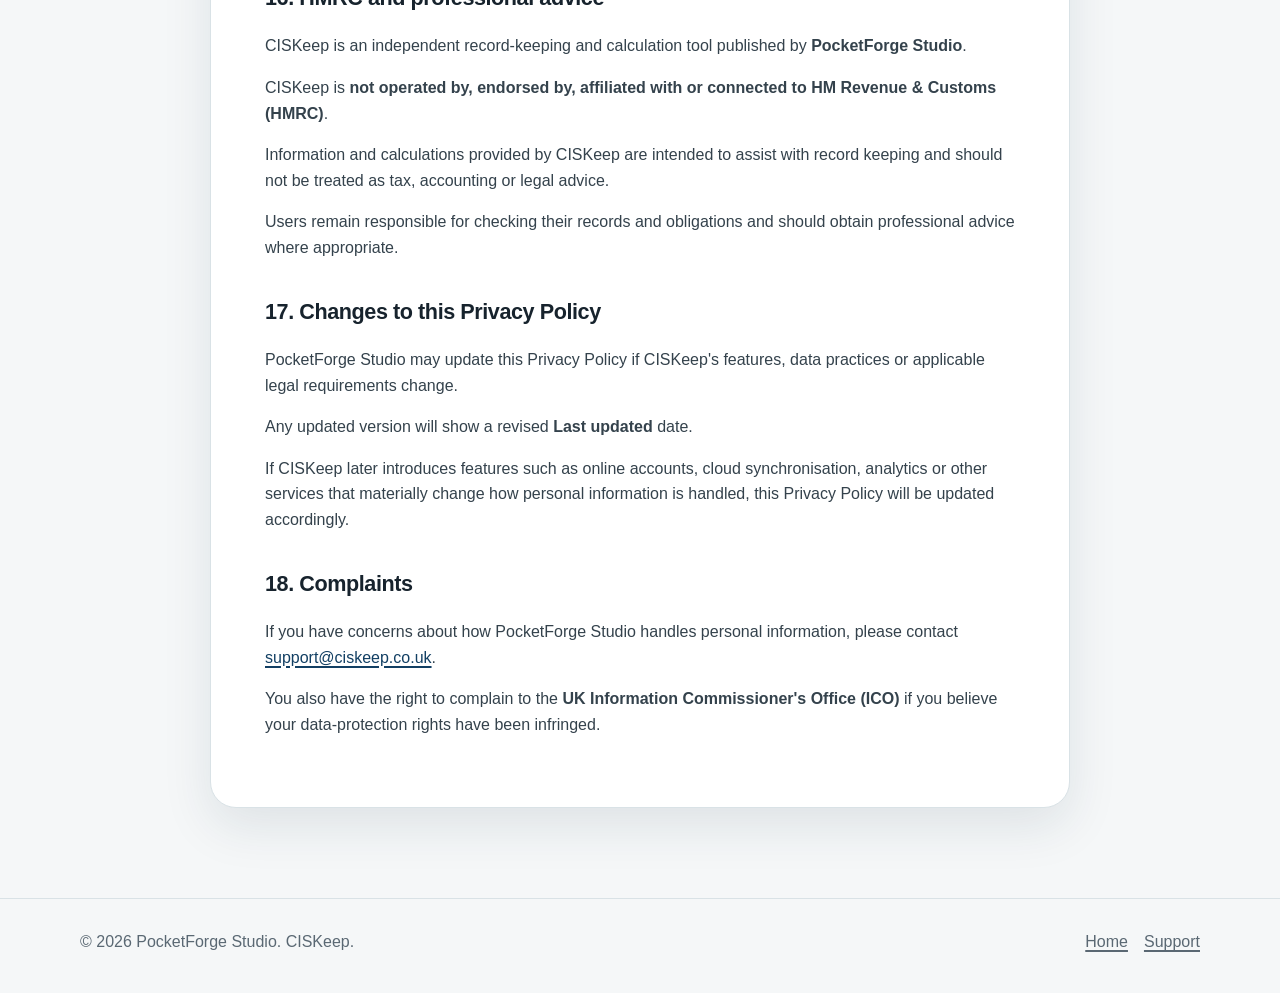
==== commit 1933c7d1: "Polish CISKeep privacy page metadata and branding" ====
--- a/privacy/index.html
+++ b/privacy/index.html
@@ -3,15 +3,23 @@
 <head>
   <meta charset="utf-8">
   <meta name="viewport" content="width=device-width, initial-scale=1">
-  <meta name="description" content="CISKeep Privacy Policy — how PocketForge Studio handles information when you use CISKeep.">
-  <title>CISKeep Privacy Policy</title>
+  <title>CISKeep Privacy Policy | PocketForge Studio</title>
+  <meta name="description" content="CISKeep Privacy Policy — how PocketForge Studio handles local CIS records, backups, reports, support information and Google Play Premium subscriptions.">
+  <meta name="robots" content="index,follow">
+  <link rel="canonical" href="https://ciskeep.co.uk/privacy/">
+  <link rel="icon" href="/logo.svg" type="image/svg+xml">
   <link rel="stylesheet" href="../styles.css">
+  <meta property="og:type" content="website">
+  <meta property="og:site_name" content="CISKeep">
+  <meta property="og:title" content="CISKeep Privacy Policy">
+  <meta property="og:description" content="How CISKeep handles local records, backups, exports, support information and Google Play Premium subscriptions.">
+  <meta property="og:url" content="https://ciskeep.co.uk/privacy/">
 </head>
 <body>
   <header class="site-header">
     <div class="container nav">
-      <a class="brand" href="../">
-        <span class="brand-mark">CK</span>
+      <a class="brand" href="../" aria-label="CISKeep home">
+        <img class="brand-logo" src="/logo.svg" alt="" width="42" height="42">
         <span>CISKeep</span>
       </a>
       <nav class="nav-links" aria-label="Primary navigation">
--- a/styles.css
+++ b/styles.css
@@ -1,13 +1,15 @@
 :root {
-  --bg: #f5f7f6;
+  --bg: #f5f7f8;
   --surface: #ffffff;
-  --surface-soft: #edf3f0;
-  --text: #18201d;
-  --muted: #5b6863;
-  --brand: #176b52;
-  --brand-dark: #0f513d;
-  --border: #d8e2de;
-  --shadow: 0 18px 50px rgba(20, 48, 39, 0.10);
+  --surface-soft: #eef4f3;
+  --text: #17232d;
+  --muted: #5a6873;
+  --navy: #123f63;
+  --navy-dark: #0c2e49;
+  --green: #189b72;
+  --green-dark: #117455;
+  --border: #d9e2e6;
+  --shadow: 0 18px 50px rgba(17, 49, 70, 0.10);
   --radius: 22px;
 }
 
@@ -28,13 +30,13 @@
 }
 
 a {
-  color: var(--brand-dark);
+  color: var(--navy);
   text-decoration-thickness: 1.5px;
   text-underline-offset: 3px;
 }
 
 a:hover {
-  color: var(--brand);
+  color: var(--green-dark);
 }
 
 .container {
@@ -47,8 +49,8 @@
   top: 0;
   z-index: 20;
   backdrop-filter: blur(12px);
-  background: rgba(245, 247, 246, 0.88);
-  border-bottom: 1px solid rgba(216, 226, 222, 0.9);
+  background: rgba(245, 247, 248, 0.90);
+  border-bottom: 1px solid rgba(217, 226, 230, 0.92);
 }
 
 .nav {
@@ -70,23 +72,17 @@
   letter-spacing: -0.02em;
 }
 
-.brand-mark {
-  width: 38px;
-  height: 38px;
+.brand-logo {
+  width: 42px;
+  height: 42px;
   border-radius: 12px;
-  display: grid;
-  place-items: center;
-  color: white;
-  background: linear-gradient(145deg, var(--brand), var(--brand-dark));
-  box-shadow: 0 8px 18px rgba(23, 107, 82, 0.22);
-  font-size: 0.92rem;
-  font-weight: 900;
+  box-shadow: 0 8px 18px rgba(18, 63, 99, 0.14);
 }
 
 .nav-links {
   display: flex;
   align-items: center;
-  gap: 22px;
+  gap: 20px;
 }
 
 .nav-links a {
@@ -96,7 +92,7 @@
 }
 
 .nav-links a:hover {
-  color: var(--brand-dark);
+  color: var(--navy);
 }
 
 .hero {
@@ -105,37 +101,42 @@
 
 .hero-grid {
   display: grid;
-  grid-template-columns: 1.2fr 0.8fr;
+  grid-template-columns: 1.18fr 0.82fr;
   align-items: center;
   gap: 48px;
 }
 
+.eyebrow,
+.section-kicker {
+  display: inline-flex;
+  align-items: center;
+  gap: 8px;
+  color: var(--green-dark);
+  font-weight: 800;
+  font-size: 0.86rem;
+  letter-spacing: 0.02em;
+}
+
 .eyebrow {
-  display: inline-flex;
-  align-items: center;
-  gap: 8px;
   padding: 7px 12px;
   border-radius: 999px;
   background: var(--surface-soft);
-  color: var(--brand-dark);
-  font-weight: 750;
-  font-size: 0.88rem;
   border: 1px solid var(--border);
 }
 
 .hero h1 {
   margin: 20px 0 18px;
   max-width: 760px;
-  font-size: clamp(2.6rem, 6vw, 5.1rem);
-  line-height: 0.98;
+  font-size: clamp(2.6rem, 6vw, 5rem);
+  line-height: 0.99;
   letter-spacing: -0.055em;
 }
 
 .hero .lead {
-  max-width: 690px;
+  max-width: 720px;
   margin: 0;
   color: var(--muted);
-  font-size: clamp(1.05rem, 2vw, 1.25rem);
+  font-size: clamp(1.05rem, 2vw, 1.24rem);
 }
 
 .actions {
@@ -158,14 +159,14 @@
 }
 
 .button-primary {
-  background: var(--brand-dark);
+  background: var(--navy);
   color: #fff;
-  box-shadow: 0 10px 24px rgba(15, 81, 61, 0.22);
+  box-shadow: 0 10px 24px rgba(18, 63, 99, 0.20);
 }
 
 .button-primary:hover {
   color: #fff;
-  background: var(--brand);
+  background: var(--navy-dark);
 }
 
 .button-secondary {
@@ -177,17 +178,18 @@
 .product-card {
   border-radius: 32px;
   padding: 28px;
-  color: white;
-  background: linear-gradient(155deg, #1a765a, #0e4434);
+  color: #fff;
+  background: linear-gradient(155deg, var(--navy), var(--navy-dark));
   box-shadow: var(--shadow);
   min-height: 410px;
   display: flex;
   flex-direction: column;
   justify-content: space-between;
+  border: 1px solid rgba(255, 255, 255, 0.08);
 }
 
 .product-card .mini-label {
-  opacity: 0.8;
+  opacity: 0.82;
   text-transform: uppercase;
   letter-spacing: 0.12em;
   font-size: 0.76rem;
@@ -224,15 +226,21 @@
   padding: 72px 0;
 }
 
+.section-soft {
+  background: #eef3f5;
+  border-top: 1px solid var(--border);
+  border-bottom: 1px solid var(--border);
+}
+
 .section h2 {
-  margin: 0 0 14px;
+  margin: 8px 0 14px;
   font-size: clamp(2rem, 4vw, 3rem);
   letter-spacing: -0.04em;
   line-height: 1.06;
 }
 
 .section-intro {
-  max-width: 730px;
+  max-width: 760px;
   color: var(--muted);
   margin: 0 0 34px;
   font-size: 1.05rem;
@@ -244,34 +252,91 @@
   gap: 18px;
 }
 
-.feature-card {
+.feature-card,
+.faq-card,
+.plan-card {
   background: var(--surface);
   border: 1px solid var(--border);
   border-radius: var(--radius);
+  box-shadow: 0 10px 28px rgba(17, 49, 70, 0.05);
+}
+
+.feature-card {
   padding: 24px;
-  box-shadow: 0 10px 28px rgba(20, 48, 39, 0.05);
 }
 
 .feature-icon {
-  width: 44px;
+  min-width: 44px;
+  width: max-content;
   height: 44px;
+  padding: 0 11px;
   border-radius: 13px;
   display: grid;
   place-items: center;
   background: var(--surface-soft);
-  color: var(--brand-dark);
+  color: var(--navy);
   font-weight: 900;
   margin-bottom: 17px;
-}
-
-.feature-card h3 {
+  font-size: 0.86rem;
+}
+
+.feature-card h3,
+.faq-card h3 {
   margin: 0 0 7px;
   font-size: 1.08rem;
 }
 
-.feature-card p {
+.feature-card p,
+.faq-card p {
   margin: 0;
   color: var(--muted);
+}
+
+.split-grid {
+  display: grid;
+  grid-template-columns: 1fr 0.85fr;
+  gap: 34px;
+  align-items: start;
+}
+
+.plan-card {
+  padding: 28px;
+  border-top: 4px solid var(--green);
+}
+
+.plan-label {
+  font-size: 1.35rem;
+  font-weight: 800;
+  color: var(--navy);
+  margin-bottom: 16px;
+}
+
+.check-list {
+  list-style: none;
+  margin: 0;
+  padding: 0;
+  display: grid;
+  gap: 12px;
+}
+
+.check-list li {
+  position: relative;
+  padding-left: 28px;
+}
+
+.check-list li::before {
+  content: "✓";
+  position: absolute;
+  left: 0;
+  top: 0;
+  color: var(--green);
+  font-weight: 900;
+}
+
+.small-print {
+  margin: 18px 0 0;
+  color: var(--muted);
+  font-size: 0.9rem;
 }
 
 .callout {
@@ -293,16 +358,32 @@
 .callout p {
   margin: 0;
   color: var(--muted);
-  max-width: 680px;
+  max-width: 700px;
 }
 
 .notice {
   margin-top: 28px;
   padding: 18px 20px;
   border: 1px solid var(--border);
+  border-left: 4px solid var(--green);
   border-radius: 16px;
   background: var(--surface-soft);
   color: var(--muted);
+}
+
+.faq-grid {
+  display: grid;
+  grid-template-columns: repeat(2, 1fr);
+  gap: 18px;
+  margin-top: 28px;
+}
+
+.faq-card {
+  padding: 24px;
+}
+
+.support-section {
+  padding-top: 30px;
 }
 
 .legal-page {
@@ -334,7 +415,7 @@
 
 .legal-shell p,
 .legal-shell li {
-  color: #34413c;
+  color: #34424c;
 }
 
 .legal-shell ul {
@@ -369,8 +450,9 @@
   color: var(--muted);
 }
 
-@media (max-width: 860px) {
-  .hero-grid {
+@media (max-width: 900px) {
+  .hero-grid,
+  .split-grid {
     grid-template-columns: 1fr;
   }
 
@@ -378,6 +460,13 @@
     min-height: 330px;
   }
 
+  .feature-grid {
+    grid-template-columns: repeat(2, 1fr);
+  }
+}
+
+@media (max-width: 720px) {
+  .faq-grid,
   .feature-grid {
     grid-template-columns: 1fr;
   }
@@ -401,6 +490,10 @@
     min-height: 66px;
   }
 
+  .nav-links {
+    gap: 14px;
+  }
+
   .nav-links a:not(:last-child) {
     display: none;
   }
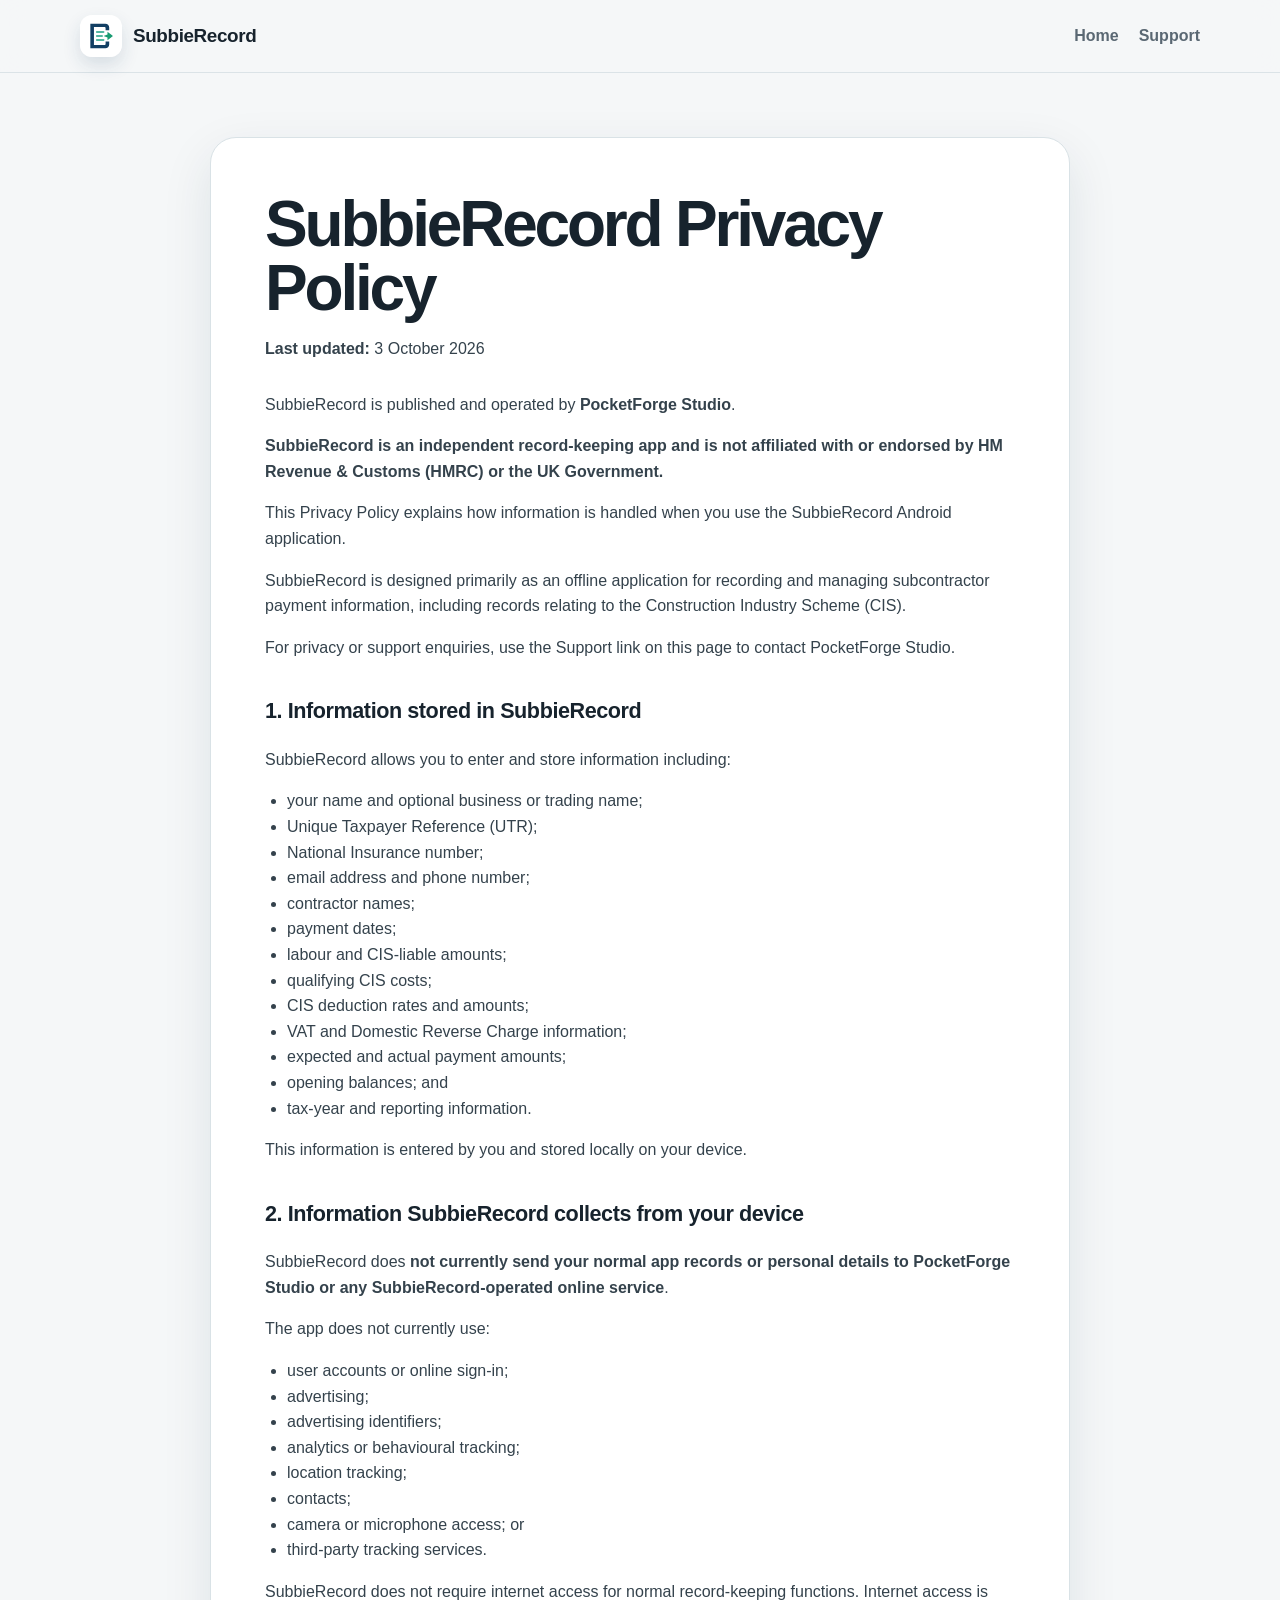
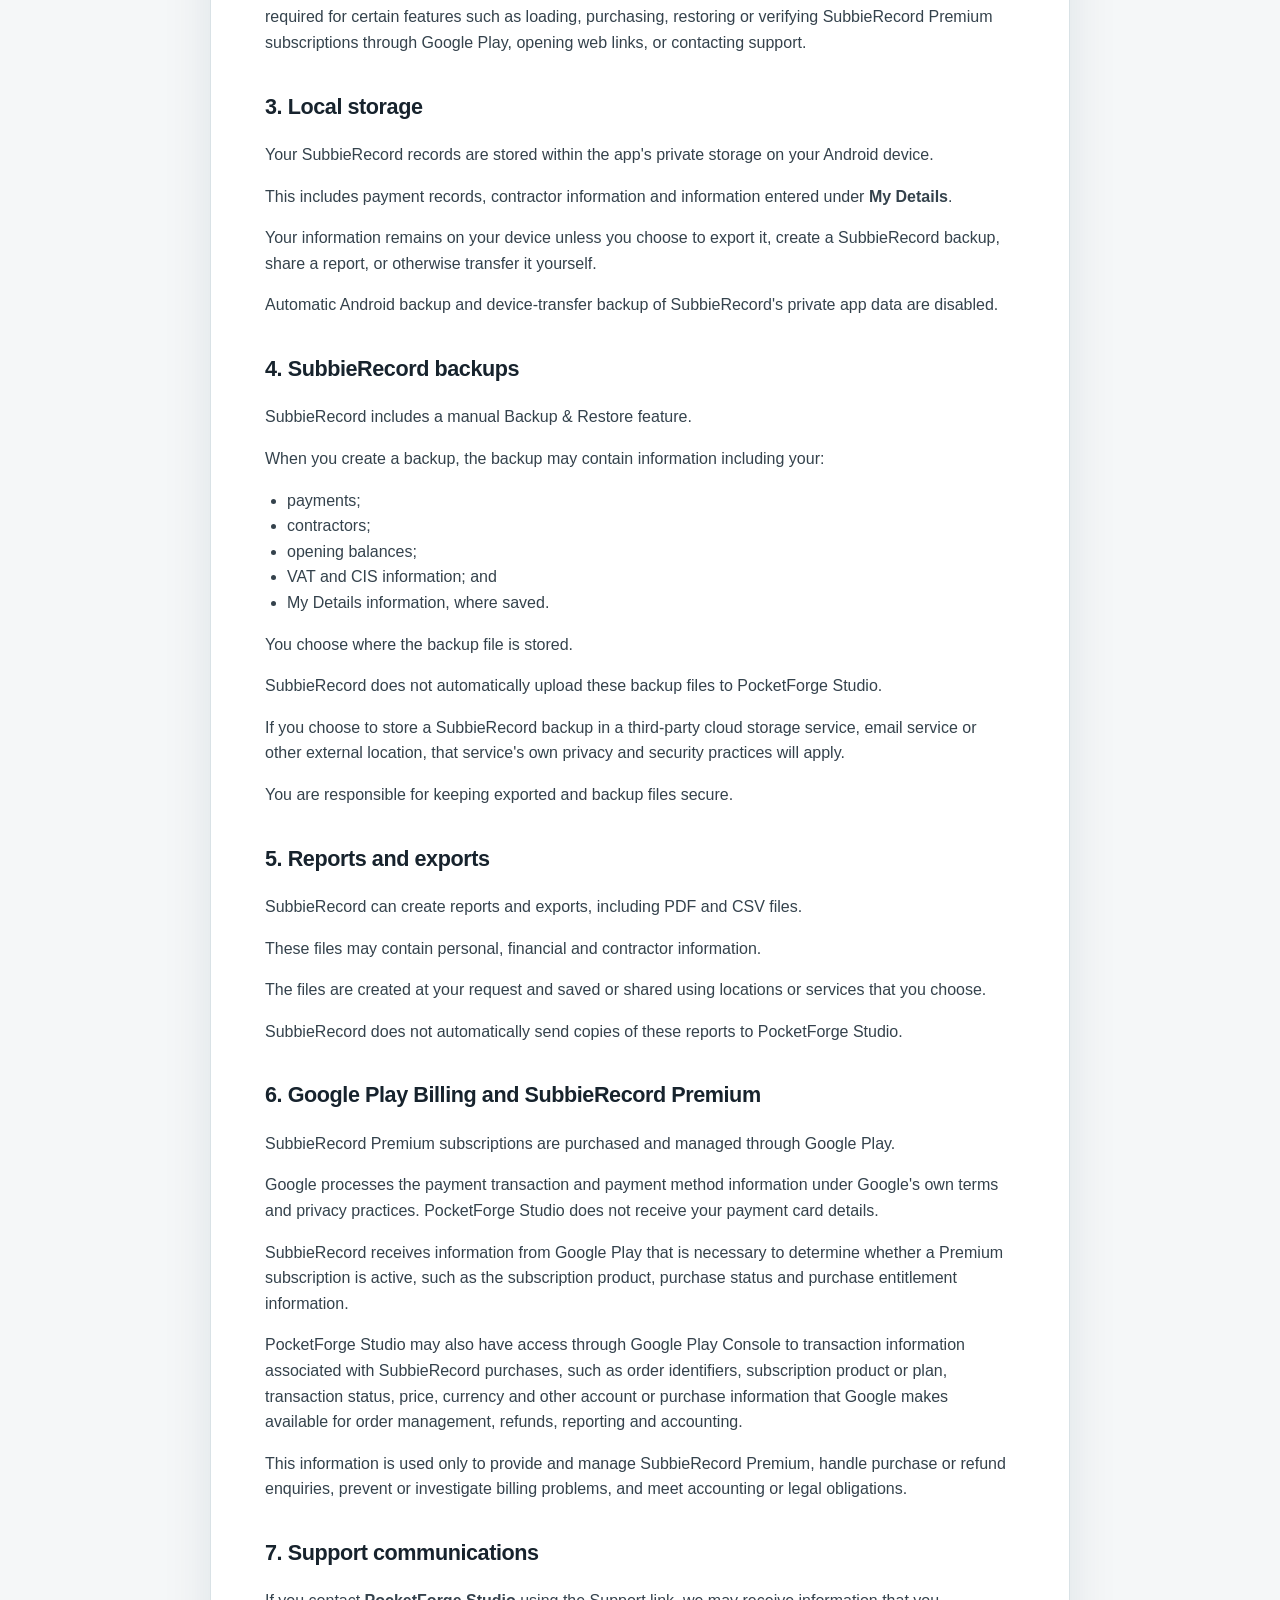
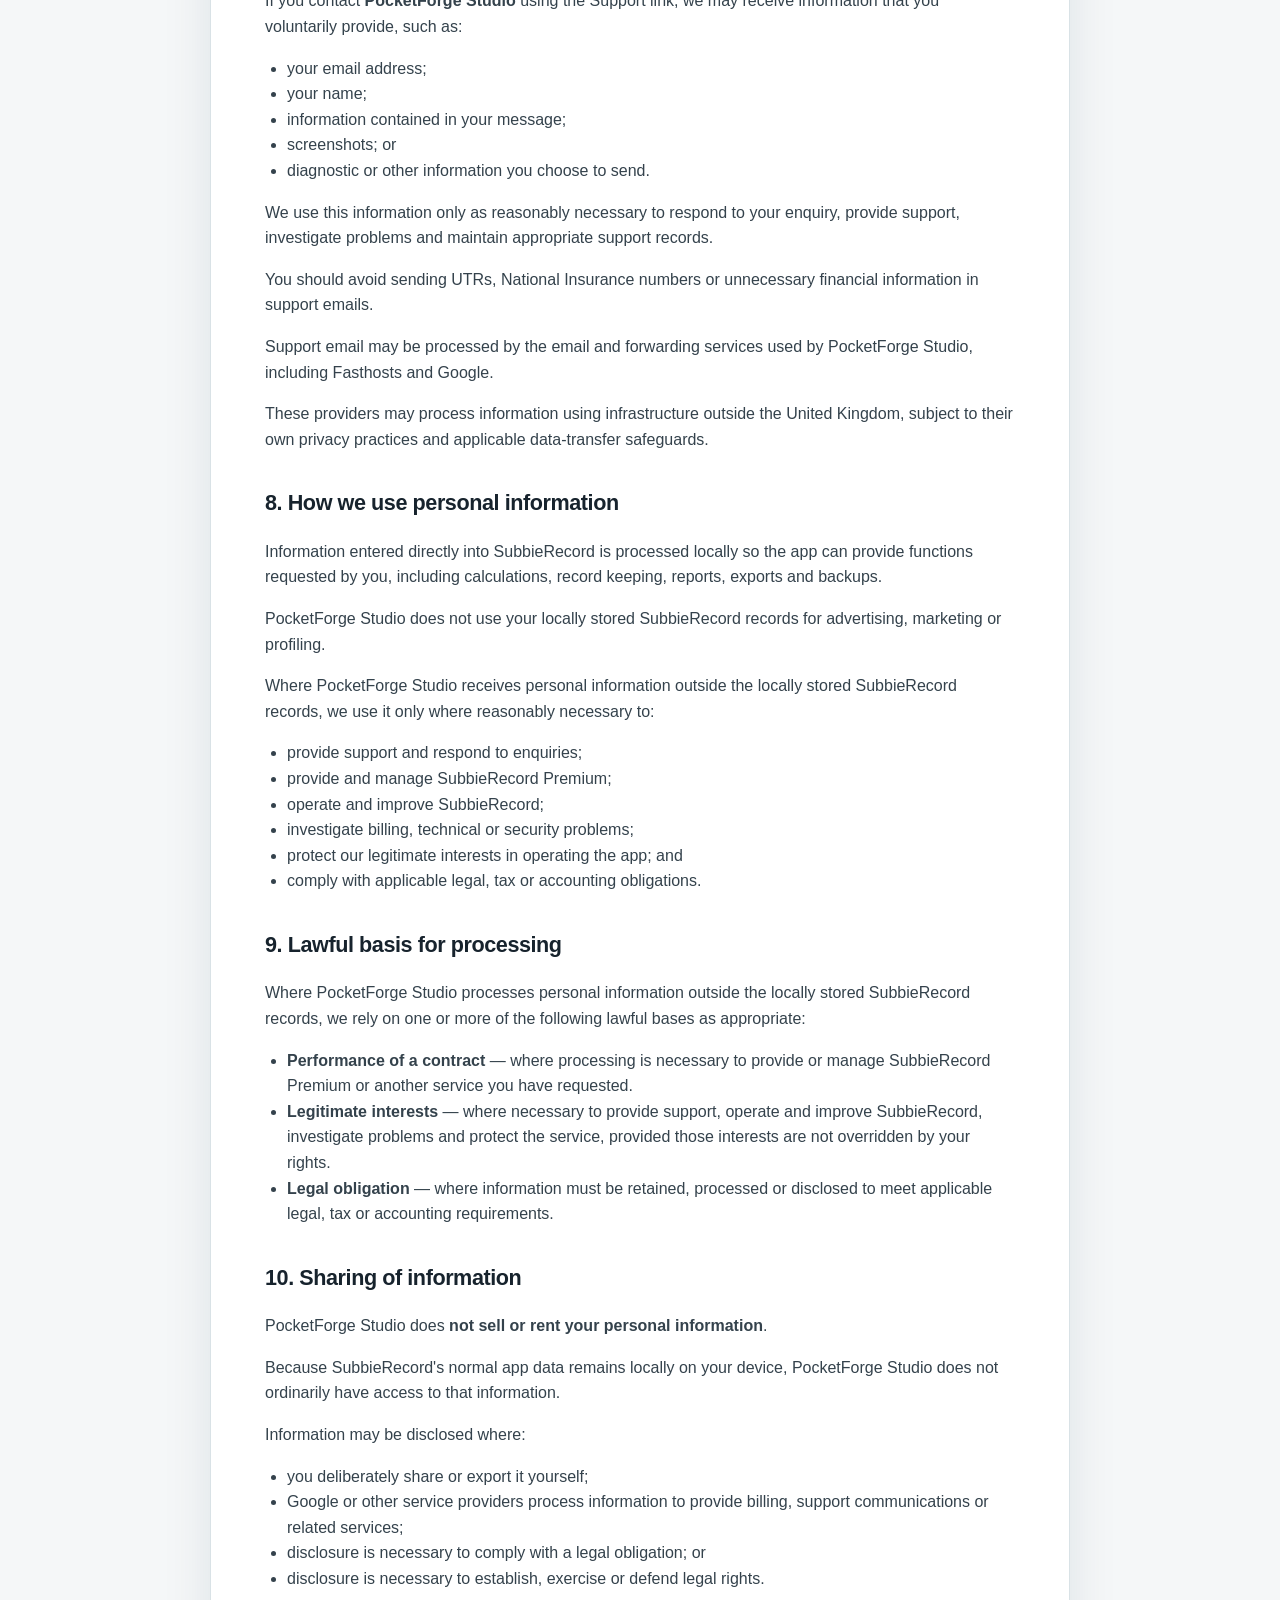
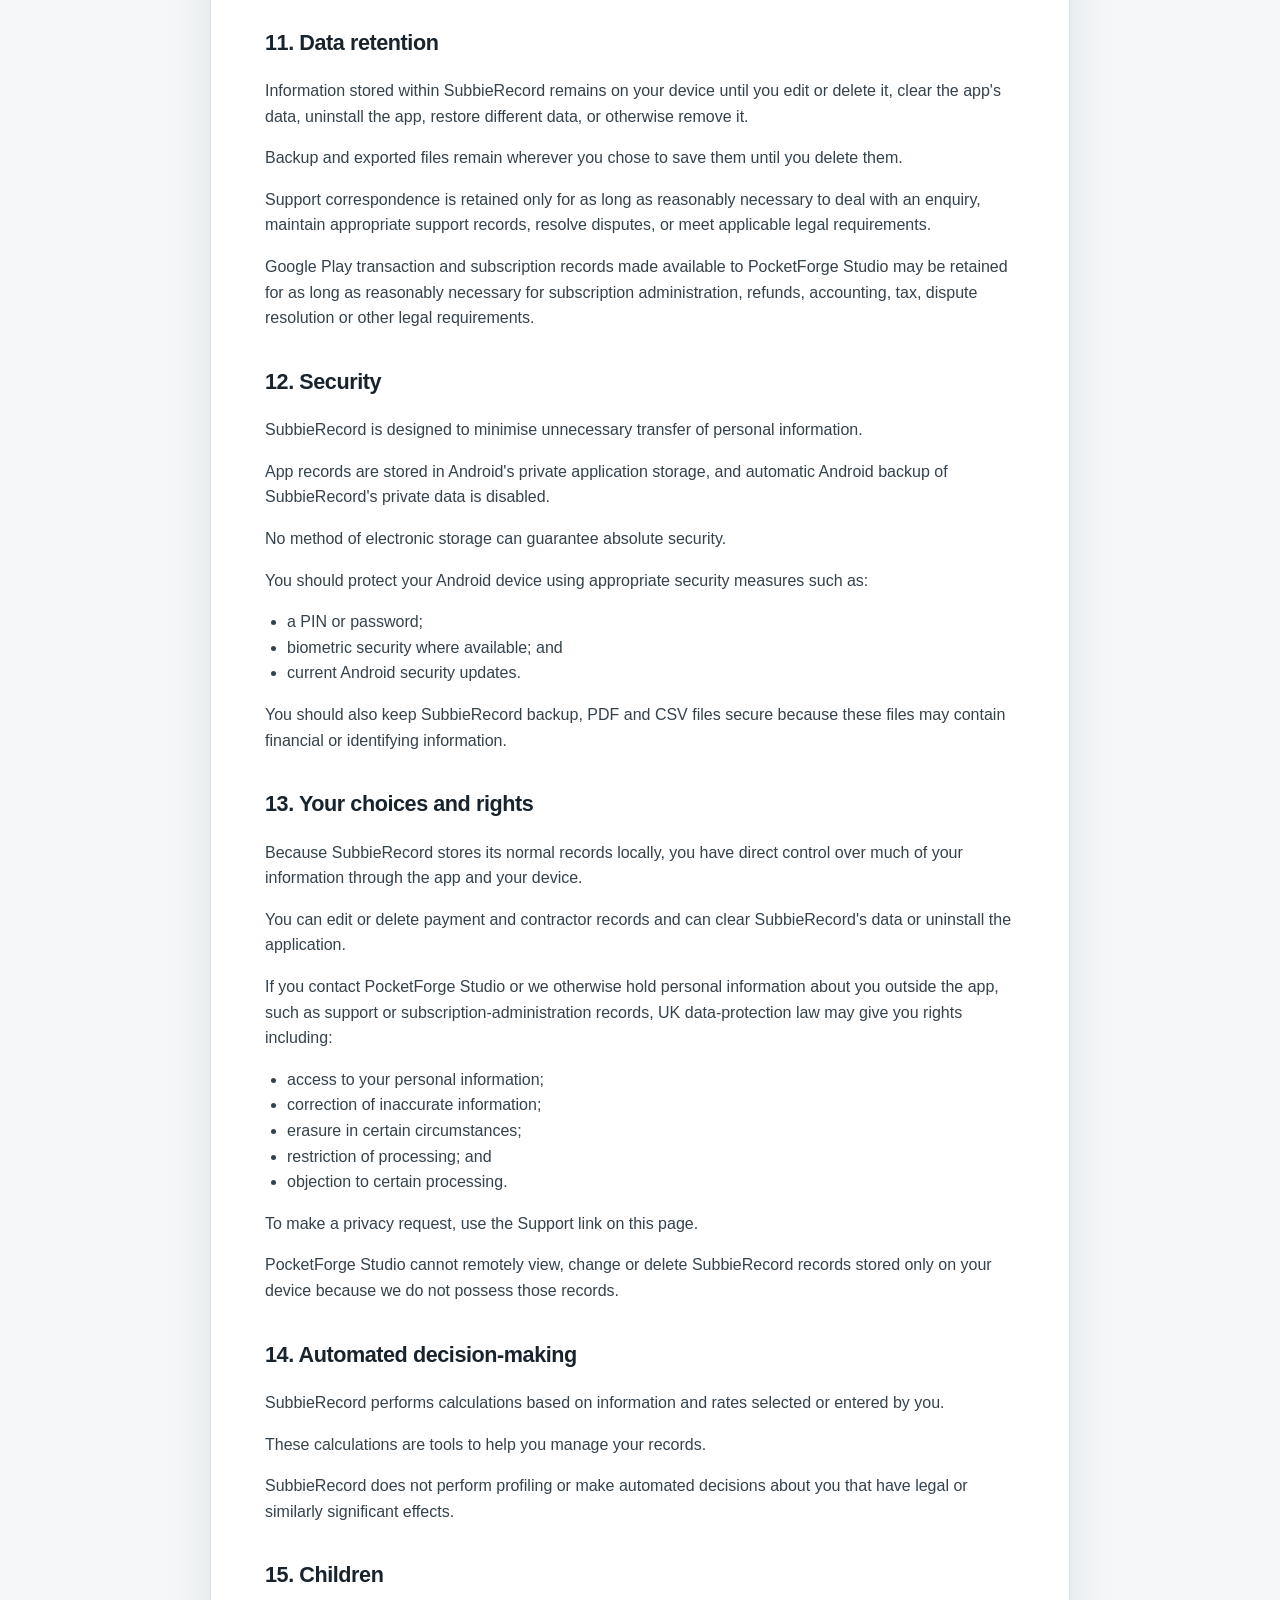
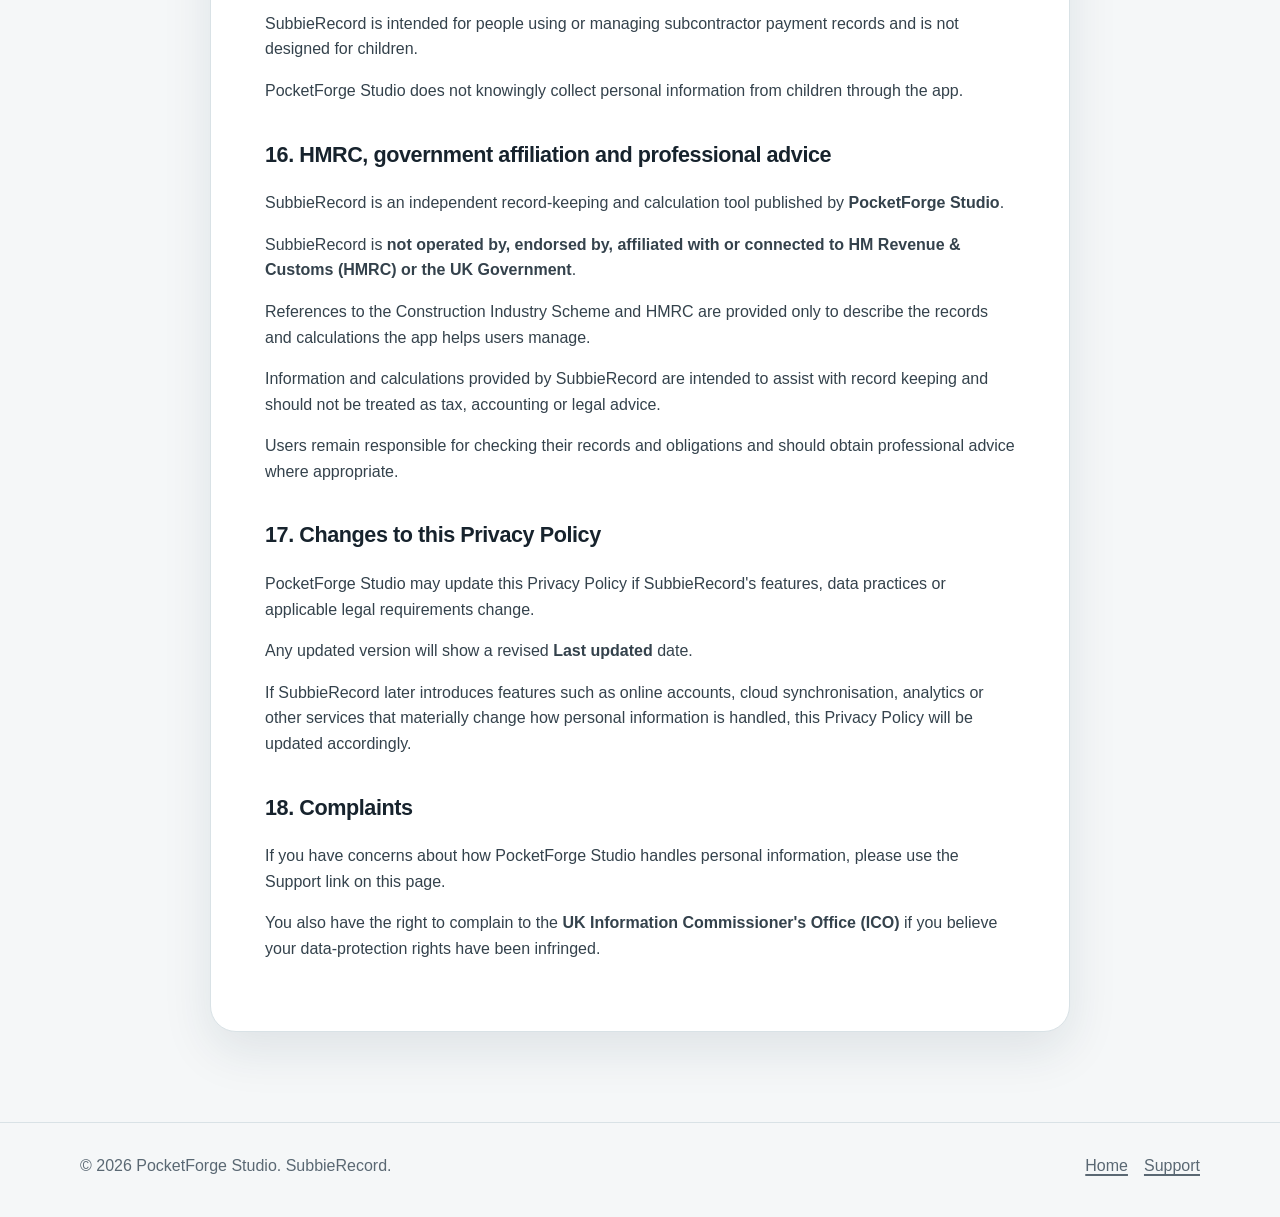
==== commit 423b6320: "Update privacy policy for SubbieRecord" ====
--- a/privacy/index.html
+++ b/privacy/index.html
@@ -3,24 +3,24 @@
 <head>
   <meta charset="utf-8">
   <meta name="viewport" content="width=device-width, initial-scale=1">
-  <title>CISKeep Privacy Policy | PocketForge Studio</title>
-  <meta name="description" content="CISKeep Privacy Policy — how PocketForge Studio handles local CIS records, backups, reports, support information and Google Play Premium subscriptions.">
+  <title>SubbieRecord Privacy Policy | PocketForge Studio</title>
+  <meta name="description" content="SubbieRecord Privacy Policy — how PocketForge Studio handles local records, backups, reports, support information and Google Play Premium subscriptions.">
   <meta name="robots" content="index,follow">
   <link rel="canonical" href="https://ciskeep.co.uk/privacy/">
   <link rel="icon" href="/logo.svg" type="image/svg+xml">
   <link rel="stylesheet" href="../styles.css">
   <meta property="og:type" content="website">
-  <meta property="og:site_name" content="CISKeep">
-  <meta property="og:title" content="CISKeep Privacy Policy">
-  <meta property="og:description" content="How CISKeep handles local records, backups, exports, support information and Google Play Premium subscriptions.">
+  <meta property="og:site_name" content="SubbieRecord">
+  <meta property="og:title" content="SubbieRecord Privacy Policy">
+  <meta property="og:description" content="How SubbieRecord handles local records, backups, exports, support information and Google Play Premium subscriptions.">
   <meta property="og:url" content="https://ciskeep.co.uk/privacy/">
 </head>
 <body>
   <header class="site-header">
     <div class="container nav">
-      <a class="brand" href="../" aria-label="CISKeep home">
+      <a class="brand" href="../" aria-label="SubbieRecord home">
         <img class="brand-logo" src="/logo.svg" alt="" width="42" height="42">
-        <span>CISKeep</span>
+        <span>SubbieRecord</span>
       </a>
       <nav class="nav-links" aria-label="Primary navigation">
         <a href="../">Home</a>
@@ -32,16 +32,17 @@
   <main class="legal-page">
     <div class="container">
       <article class="legal-shell">
-        <h1>CISKeep Privacy Policy</h1>
-        <p class="meta"><strong>Last updated:</strong> 8 September 2026</p>
-
-        <p>CISKeep is published and operated by <strong>PocketForge Studio</strong>.</p>
-        <p>This Privacy Policy explains how information is handled when you use the CISKeep Android application.</p>
-        <p>CISKeep is designed primarily as an offline application for recording and managing Construction Industry Scheme (CIS) payment information.</p>
-        <p>For privacy or support enquiries, contact <a href="mailto:support@ciskeep.co.uk">support@ciskeep.co.uk</a>.</p>
-
-        <h2>1. Information stored in CISKeep</h2>
-        <p>CISKeep allows you to enter and store information including:</p>
+        <h1>SubbieRecord Privacy Policy</h1>
+        <p class="meta"><strong>Last updated:</strong> 3 October 2026</p>
+
+        <p>SubbieRecord is published and operated by <strong>PocketForge Studio</strong>.</p>
+        <p><strong>SubbieRecord is an independent record-keeping app and is not affiliated with or endorsed by HM Revenue &amp; Customs (HMRC) or the UK Government.</strong></p>
+        <p>This Privacy Policy explains how information is handled when you use the SubbieRecord Android application.</p>
+        <p>SubbieRecord is designed primarily as an offline application for recording and managing subcontractor payment information, including records relating to the Construction Industry Scheme (CIS).</p>
+        <p>For privacy or support enquiries, use the Support link on this page to contact PocketForge Studio.</p>
+
+        <h2>1. Information stored in SubbieRecord</h2>
+        <p>SubbieRecord allows you to enter and store information including:</p>
         <ul>
           <li>your name and optional business or trading name;</li>
           <li>Unique Taxpayer Reference (UTR);</li>
@@ -59,8 +60,8 @@
         </ul>
         <p>This information is entered by you and stored locally on your device.</p>
 
-        <h2>2. Information CISKeep collects from your device</h2>
-        <p>CISKeep does <strong>not currently send your CIS records or personal details to PocketForge Studio, CISKeep servers, or any other CISKeep-operated online service</strong>.</p>
+        <h2>2. Information SubbieRecord collects from your device</h2>
+        <p>SubbieRecord does <strong>not currently send your normal app records or personal details to PocketForge Studio or any SubbieRecord-operated online service</strong>.</p>
         <p>The app does not currently use:</p>
         <ul>
           <li>user accounts or online sign-in;</li>
@@ -72,16 +73,16 @@
           <li>camera or microphone access; or</li>
           <li>third-party tracking services.</li>
         </ul>
-        <p>CISKeep does not require internet access for normal record-keeping functions. Internet access is required for certain features such as loading, purchasing, restoring or verifying CISKeep Premium subscriptions through Google Play, opening web links, or contacting support.</p>
+        <p>SubbieRecord does not require internet access for normal record-keeping functions. Internet access is required for certain features such as loading, purchasing, restoring or verifying SubbieRecord Premium subscriptions through Google Play, opening web links, or contacting support.</p>
 
         <h2>3. Local storage</h2>
-        <p>Your CISKeep records are stored within the app's private storage on your Android device.</p>
+        <p>Your SubbieRecord records are stored within the app's private storage on your Android device.</p>
         <p>This includes payment records, contractor information and information entered under <strong>My Details</strong>.</p>
-        <p>Your information remains on your device unless you choose to export it, create a CISKeep backup, share a report, or otherwise transfer it yourself.</p>
-        <p>Automatic Android backup and device-transfer backup of CISKeep's private app data are disabled.</p>
-
-        <h2>4. CISKeep backups</h2>
-        <p>CISKeep includes a manual Backup &amp; Restore feature.</p>
+        <p>Your information remains on your device unless you choose to export it, create a SubbieRecord backup, share a report, or otherwise transfer it yourself.</p>
+        <p>Automatic Android backup and device-transfer backup of SubbieRecord's private app data are disabled.</p>
+
+        <h2>4. SubbieRecord backups</h2>
+        <p>SubbieRecord includes a manual Backup &amp; Restore feature.</p>
         <p>When you create a backup, the backup may contain information including your:</p>
         <ul>
           <li>payments;</li>
@@ -91,25 +92,25 @@
           <li>My Details information, where saved.</li>
         </ul>
         <p>You choose where the backup file is stored.</p>
-        <p>CISKeep does not automatically upload these backup files to PocketForge Studio.</p>
-        <p>If you choose to store a CISKeep backup in a third-party cloud storage service, email service or other external location, that service's own privacy and security practices will apply.</p>
+        <p>SubbieRecord does not automatically upload these backup files to PocketForge Studio.</p>
+        <p>If you choose to store a SubbieRecord backup in a third-party cloud storage service, email service or other external location, that service's own privacy and security practices will apply.</p>
         <p>You are responsible for keeping exported and backup files secure.</p>
 
         <h2>5. Reports and exports</h2>
-        <p>CISKeep can create reports and exports, including PDF and CSV files.</p>
+        <p>SubbieRecord can create reports and exports, including PDF and CSV files.</p>
         <p>These files may contain personal, financial and contractor information.</p>
         <p>The files are created at your request and saved or shared using locations or services that you choose.</p>
-        <p>CISKeep does not automatically send copies of these reports to PocketForge Studio.</p>
-
-        <h2>6. Google Play Billing and CISKeep Premium</h2>
-        <p>CISKeep Premium subscriptions are purchased and managed through Google Play.</p>
+        <p>SubbieRecord does not automatically send copies of these reports to PocketForge Studio.</p>
+
+        <h2>6. Google Play Billing and SubbieRecord Premium</h2>
+        <p>SubbieRecord Premium subscriptions are purchased and managed through Google Play.</p>
         <p>Google processes the payment transaction and payment method information under Google's own terms and privacy practices. PocketForge Studio does not receive your payment card details.</p>
-        <p>CISKeep receives information from Google Play that is necessary to determine whether a Premium subscription is active, such as the subscription product, purchase status and purchase entitlement information.</p>
-        <p>PocketForge Studio may also have access through Google Play Console to transaction information associated with CISKeep purchases, such as order identifiers, subscription product or plan, transaction status, price, currency and other account or purchase information that Google makes available for order management, refunds, reporting and accounting.</p>
-        <p>This information is used only to provide and manage CISKeep Premium, handle purchase or refund enquiries, prevent or investigate billing problems, and meet accounting or legal obligations.</p>
+        <p>SubbieRecord receives information from Google Play that is necessary to determine whether a Premium subscription is active, such as the subscription product, purchase status and purchase entitlement information.</p>
+        <p>PocketForge Studio may also have access through Google Play Console to transaction information associated with SubbieRecord purchases, such as order identifiers, subscription product or plan, transaction status, price, currency and other account or purchase information that Google makes available for order management, refunds, reporting and accounting.</p>
+        <p>This information is used only to provide and manage SubbieRecord Premium, handle purchase or refund enquiries, prevent or investigate billing problems, and meet accounting or legal obligations.</p>
 
         <h2>7. Support communications</h2>
-        <p>If you contact <strong>PocketForge Studio</strong> at <a href="mailto:support@ciskeep.co.uk">support@ciskeep.co.uk</a>, we may receive information that you voluntarily provide, such as:</p>
+        <p>If you contact <strong>PocketForge Studio</strong> using the Support link, we may receive information that you voluntarily provide, such as:</p>
         <ul>
           <li>your email address;</li>
           <li>your name;</li>
@@ -119,33 +120,33 @@
         </ul>
         <p>We use this information only as reasonably necessary to respond to your enquiry, provide support, investigate problems and maintain appropriate support records.</p>
         <p>You should avoid sending UTRs, National Insurance numbers or unnecessary financial information in support emails.</p>
-        <p>Email sent to <a href="mailto:support@ciskeep.co.uk">support@ciskeep.co.uk</a> may be processed by the email and forwarding services used by PocketForge Studio, including Fasthosts and Google.</p>
+        <p>Support email may be processed by the email and forwarding services used by PocketForge Studio, including Fasthosts and Google.</p>
         <p>These providers may process information using infrastructure outside the United Kingdom, subject to their own privacy practices and applicable data-transfer safeguards.</p>
 
         <h2>8. How we use personal information</h2>
-        <p>Information entered directly into CISKeep is processed locally so the app can provide functions requested by you, including calculations, record keeping, reports, exports and backups.</p>
-        <p>PocketForge Studio does not use your locally stored CISKeep records for advertising, marketing or profiling.</p>
-        <p>Where PocketForge Studio receives personal information outside the locally stored CISKeep records, we use it only where reasonably necessary to:</p>
+        <p>Information entered directly into SubbieRecord is processed locally so the app can provide functions requested by you, including calculations, record keeping, reports, exports and backups.</p>
+        <p>PocketForge Studio does not use your locally stored SubbieRecord records for advertising, marketing or profiling.</p>
+        <p>Where PocketForge Studio receives personal information outside the locally stored SubbieRecord records, we use it only where reasonably necessary to:</p>
         <ul>
           <li>provide support and respond to enquiries;</li>
-          <li>provide and manage CISKeep Premium;</li>
-          <li>operate and improve CISKeep;</li>
+          <li>provide and manage SubbieRecord Premium;</li>
+          <li>operate and improve SubbieRecord;</li>
           <li>investigate billing, technical or security problems;</li>
           <li>protect our legitimate interests in operating the app; and</li>
           <li>comply with applicable legal, tax or accounting obligations.</li>
         </ul>
 
         <h2>9. Lawful basis for processing</h2>
-        <p>Where PocketForge Studio processes personal information outside the locally stored CISKeep records, we rely on one or more of the following lawful bases as appropriate:</p>
-        <ul>
-          <li><strong>Performance of a contract</strong> — where processing is necessary to provide or manage CISKeep Premium or another service you have requested.</li>
-          <li><strong>Legitimate interests</strong> — where necessary to provide support, operate and improve CISKeep, investigate problems and protect the service, provided those interests are not overridden by your rights.</li>
+        <p>Where PocketForge Studio processes personal information outside the locally stored SubbieRecord records, we rely on one or more of the following lawful bases as appropriate:</p>
+        <ul>
+          <li><strong>Performance of a contract</strong> — where processing is necessary to provide or manage SubbieRecord Premium or another service you have requested.</li>
+          <li><strong>Legitimate interests</strong> — where necessary to provide support, operate and improve SubbieRecord, investigate problems and protect the service, provided those interests are not overridden by your rights.</li>
           <li><strong>Legal obligation</strong> — where information must be retained, processed or disclosed to meet applicable legal, tax or accounting requirements.</li>
         </ul>
 
         <h2>10. Sharing of information</h2>
         <p>PocketForge Studio does <strong>not sell or rent your personal information</strong>.</p>
-        <p>Because CISKeep's normal app data remains locally on your device, PocketForge Studio does not ordinarily have access to that information.</p>
+        <p>Because SubbieRecord's normal app data remains locally on your device, PocketForge Studio does not ordinarily have access to that information.</p>
         <p>Information may be disclosed where:</p>
         <ul>
           <li>you deliberately share or export it yourself;</li>
@@ -155,14 +156,14 @@
         </ul>
 
         <h2>11. Data retention</h2>
-        <p>Information stored within CISKeep remains on your device until you edit or delete it, clear the app's data, uninstall the app, restore different data, or otherwise remove it.</p>
+        <p>Information stored within SubbieRecord remains on your device until you edit or delete it, clear the app's data, uninstall the app, restore different data, or otherwise remove it.</p>
         <p>Backup and exported files remain wherever you chose to save them until you delete them.</p>
         <p>Support correspondence is retained only for as long as reasonably necessary to deal with an enquiry, maintain appropriate support records, resolve disputes, or meet applicable legal requirements.</p>
         <p>Google Play transaction and subscription records made available to PocketForge Studio may be retained for as long as reasonably necessary for subscription administration, refunds, accounting, tax, dispute resolution or other legal requirements.</p>
 
         <h2>12. Security</h2>
-        <p>CISKeep is designed to minimise unnecessary transfer of personal information.</p>
-        <p>App records are stored in Android's private application storage, and automatic Android backup of CISKeep's private data is disabled.</p>
+        <p>SubbieRecord is designed to minimise unnecessary transfer of personal information.</p>
+        <p>App records are stored in Android's private application storage, and automatic Android backup of SubbieRecord's private data is disabled.</p>
         <p>No method of electronic storage can guarantee absolute security.</p>
         <p>You should protect your Android device using appropriate security measures such as:</p>
         <ul>
@@ -170,11 +171,11 @@
           <li>biometric security where available; and</li>
           <li>current Android security updates.</li>
         </ul>
-        <p>You should also keep CISKeep backup, PDF and CSV files secure because these files may contain financial or identifying information.</p>
+        <p>You should also keep SubbieRecord backup, PDF and CSV files secure because these files may contain financial or identifying information.</p>
 
         <h2>13. Your choices and rights</h2>
-        <p>Because CISKeep stores its normal records locally, you have direct control over much of your information through the app and your device.</p>
-        <p>You can edit or delete payment and contractor records and can clear CISKeep's data or uninstall the application.</p>
+        <p>Because SubbieRecord stores its normal records locally, you have direct control over much of your information through the app and your device.</p>
+        <p>You can edit or delete payment and contractor records and can clear SubbieRecord's data or uninstall the application.</p>
         <p>If you contact PocketForge Studio or we otherwise hold personal information about you outside the app, such as support or subscription-administration records, UK data-protection law may give you rights including:</p>
         <ul>
           <li>access to your personal information;</li>
@@ -183,31 +184,32 @@
           <li>restriction of processing; and</li>
           <li>objection to certain processing.</li>
         </ul>
-        <p>To make a privacy request, contact <a href="mailto:support@ciskeep.co.uk">support@ciskeep.co.uk</a>.</p>
-        <p>PocketForge Studio cannot remotely view, change or delete CISKeep records stored only on your device because we do not possess those records.</p>
+        <p>To make a privacy request, use the Support link on this page.</p>
+        <p>PocketForge Studio cannot remotely view, change or delete SubbieRecord records stored only on your device because we do not possess those records.</p>
 
         <h2>14. Automated decision-making</h2>
-        <p>CISKeep performs calculations based on information and rates selected or entered by you.</p>
-        <p>These calculations are tools to help you manage CIS records.</p>
-        <p>CISKeep does not perform profiling or make automated decisions about you that have legal or similarly significant effects.</p>
+        <p>SubbieRecord performs calculations based on information and rates selected or entered by you.</p>
+        <p>These calculations are tools to help you manage your records.</p>
+        <p>SubbieRecord does not perform profiling or make automated decisions about you that have legal or similarly significant effects.</p>
 
         <h2>15. Children</h2>
-        <p>CISKeep is intended for people using or managing Construction Industry Scheme records and is not designed for children.</p>
+        <p>SubbieRecord is intended for people using or managing subcontractor payment records and is not designed for children.</p>
         <p>PocketForge Studio does not knowingly collect personal information from children through the app.</p>
 
-        <h2>16. HMRC and professional advice</h2>
-        <p>CISKeep is an independent record-keeping and calculation tool published by <strong>PocketForge Studio</strong>.</p>
-        <p>CISKeep is <strong>not operated by, endorsed by, affiliated with or connected to HM Revenue &amp; Customs (HMRC)</strong>.</p>
-        <p>Information and calculations provided by CISKeep are intended to assist with record keeping and should not be treated as tax, accounting or legal advice.</p>
+        <h2>16. HMRC, government affiliation and professional advice</h2>
+        <p>SubbieRecord is an independent record-keeping and calculation tool published by <strong>PocketForge Studio</strong>.</p>
+        <p>SubbieRecord is <strong>not operated by, endorsed by, affiliated with or connected to HM Revenue &amp; Customs (HMRC) or the UK Government</strong>.</p>
+        <p>References to the Construction Industry Scheme and HMRC are provided only to describe the records and calculations the app helps users manage.</p>
+        <p>Information and calculations provided by SubbieRecord are intended to assist with record keeping and should not be treated as tax, accounting or legal advice.</p>
         <p>Users remain responsible for checking their records and obligations and should obtain professional advice where appropriate.</p>
 
         <h2>17. Changes to this Privacy Policy</h2>
-        <p>PocketForge Studio may update this Privacy Policy if CISKeep's features, data practices or applicable legal requirements change.</p>
+        <p>PocketForge Studio may update this Privacy Policy if SubbieRecord's features, data practices or applicable legal requirements change.</p>
         <p>Any updated version will show a revised <strong>Last updated</strong> date.</p>
-        <p>If CISKeep later introduces features such as online accounts, cloud synchronisation, analytics or other services that materially change how personal information is handled, this Privacy Policy will be updated accordingly.</p>
+        <p>If SubbieRecord later introduces features such as online accounts, cloud synchronisation, analytics or other services that materially change how personal information is handled, this Privacy Policy will be updated accordingly.</p>
 
         <h2>18. Complaints</h2>
-        <p>If you have concerns about how PocketForge Studio handles personal information, please contact <a href="mailto:support@ciskeep.co.uk">support@ciskeep.co.uk</a>.</p>
+        <p>If you have concerns about how PocketForge Studio handles personal information, please use the Support link on this page.</p>
         <p>You also have the right to complain to the <strong>UK Information Commissioner's Office (ICO)</strong> if you believe your data-protection rights have been infringed.</p>
       </article>
     </div>
@@ -215,7 +217,7 @@
 
   <footer class="site-footer">
     <div class="container footer-row">
-      <div>© 2026 PocketForge Studio. CISKeep.</div>
+      <div>© 2026 PocketForge Studio. SubbieRecord.</div>
       <div class="footer-links">
         <a href="../">Home</a>
         <a href="mailto:support@ciskeep.co.uk">Support</a>
